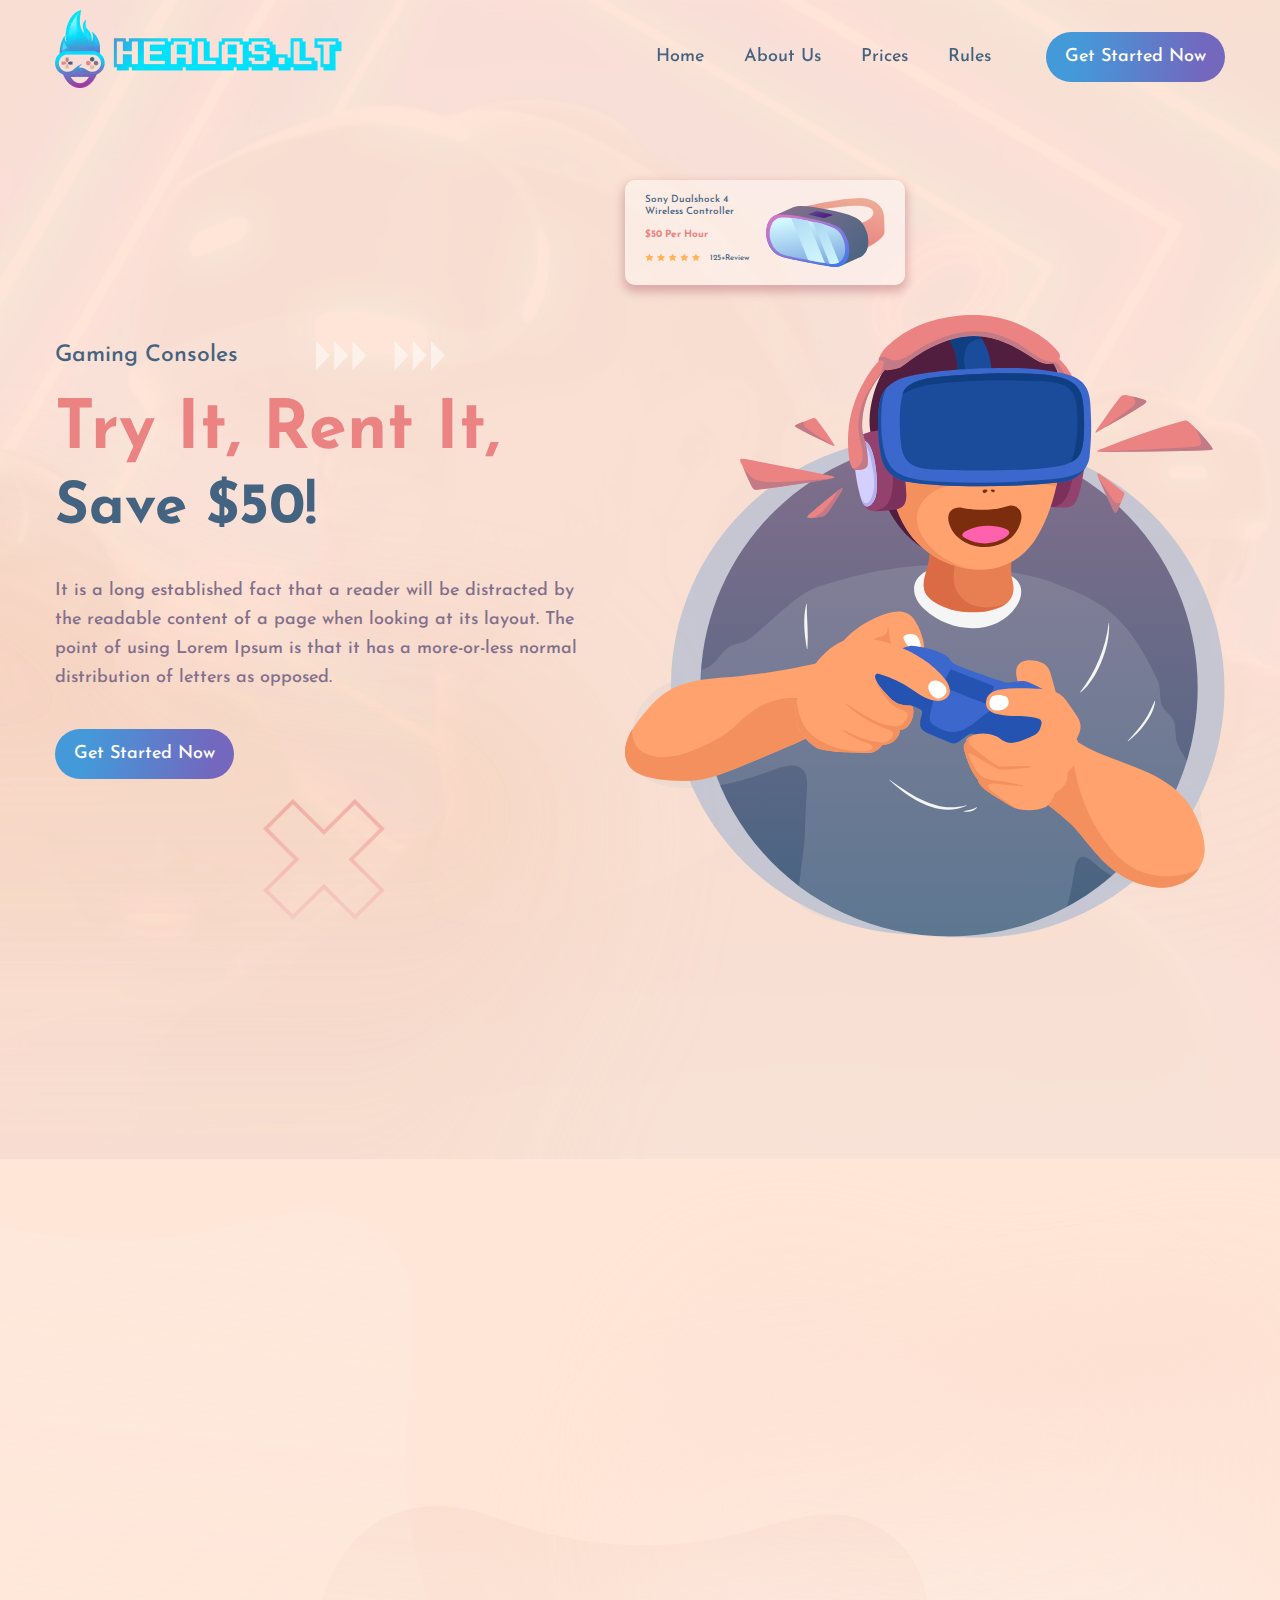
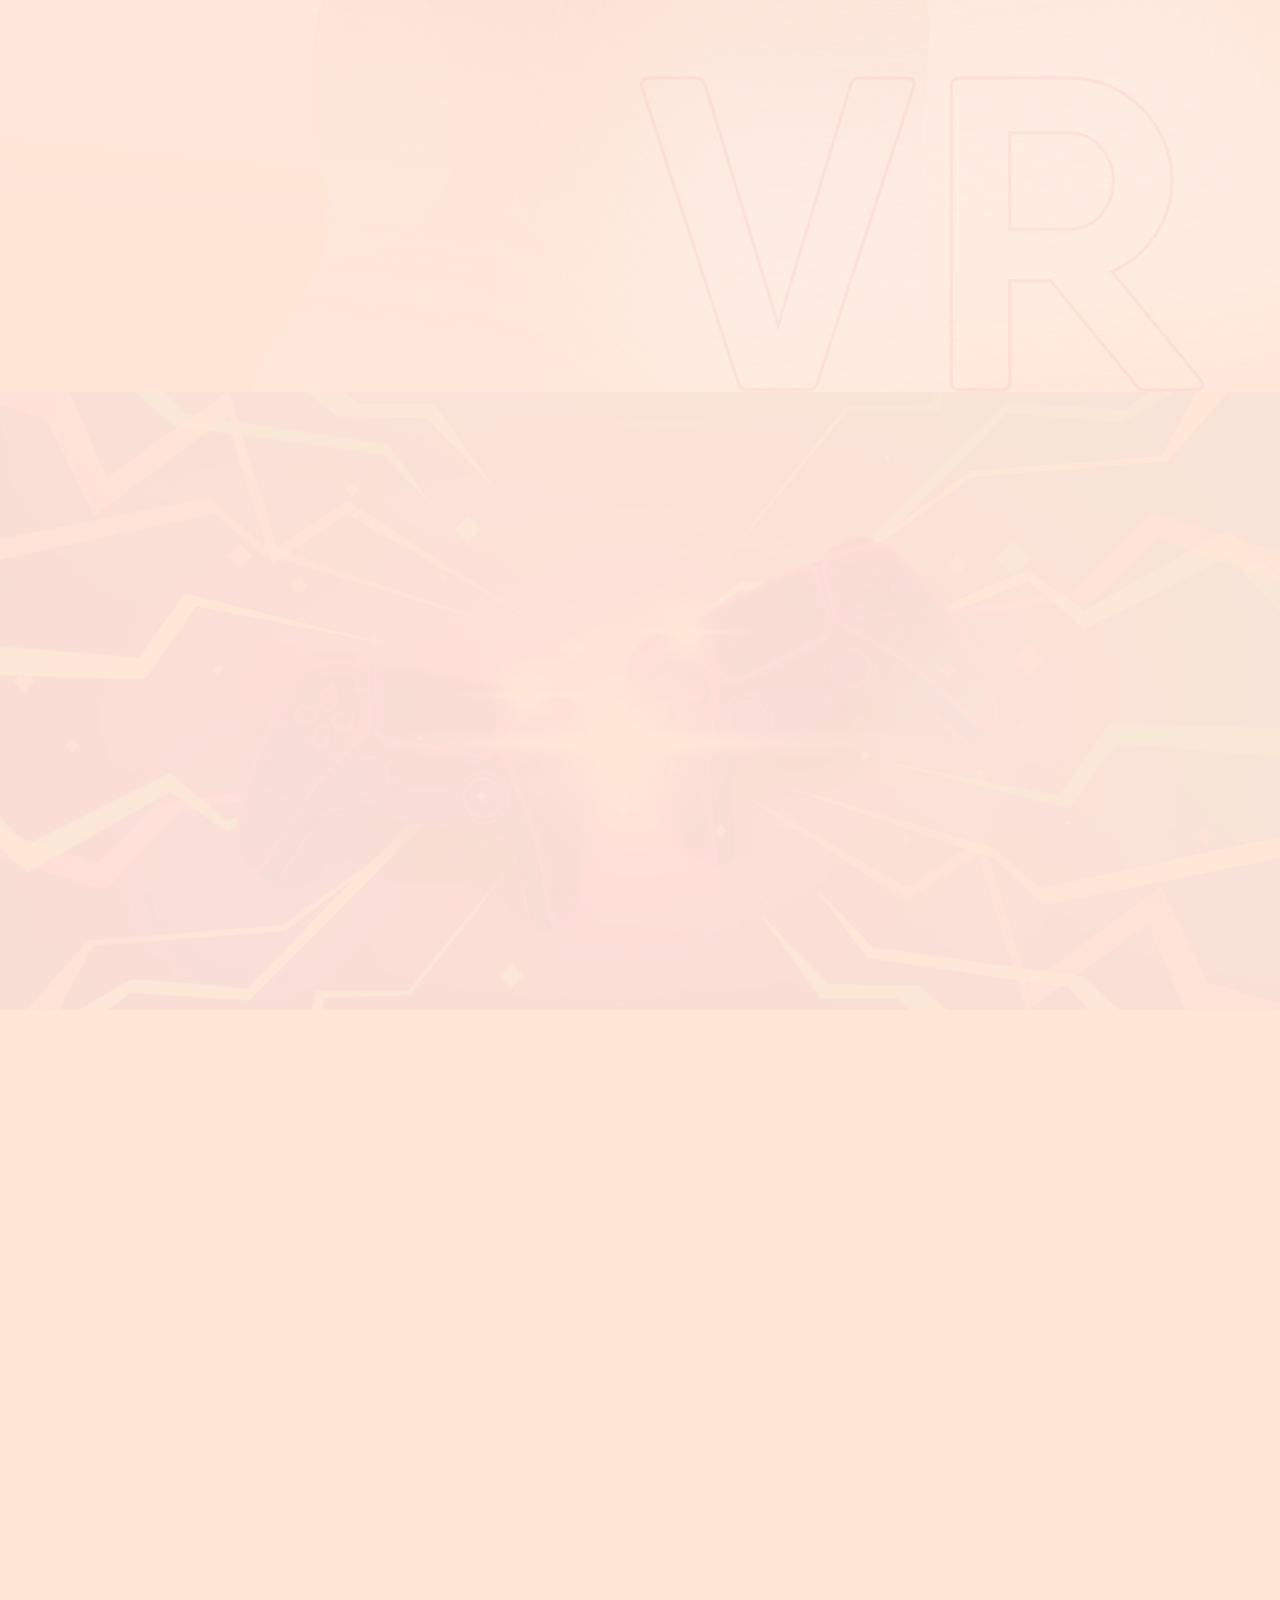
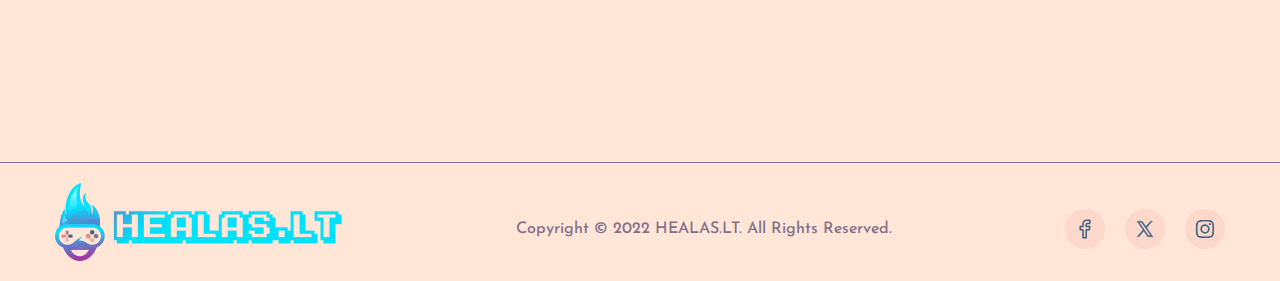
==== index.html @ bf461682 "Add files via upload" ====
<!DOCTYPE html>
<html lang="en">

<head>
	<title>HomePage</title>
	<meta charset="UTF-8">
	<meta name="format-detection" content="telephone=no">
	<!-- <style>body{opacity: 0;}</style> -->
	<link rel="stylesheet" href="css/style.min.css?_v=20250202122358">
	<link rel="icon" type="image.webp" href="img/favicons/favicon-96x96.webp" sizes="96x96" />
	<link rel="icon" type="image/svg+xml" href="img/favicons/favicon.svg" />
	<link rel="shortcut icon" href="img/favicons/favicon.ico" />
	<link rel="apple-touch-icon" sizes="180x180" href="img/favicons/apple-touch-icon.webp" />
	<link rel="manifest" href="img/favicons/site.webmanifest" />
	<!-- <meta name="robots" content="noindex, nofollow"> -->
	<meta name="viewport" content="width=device-width, initial-scale=1.0">
</head>

<body>
	<div class="wrapper">
		<header class="header">
			<div class="header__container">
				<a href="#" class="header__logo logo _anim-items _anim-no-hide">
					<div class="logo__image-item">
						<img src="img/header/logo.webp" alt="The picture of company's logo" class="logo__image">
					</div>
				</a>
				<div class="header__menu menu">
					<nav class="menu__body">
						<ul class="menu__list _anim-items _anim-no-hide">
							<li class="menu__item"><a href="index.html" class="menu__link">Home</a></li>
							<li class="menu__item"><a href="404-page.html" class="menu__link">About Us</a></li>
							<li class="menu__item"><a href="404-page.html" class="menu__link">Prices</a></li>
							<li class="menu__item"><a href="404-page.html" class="menu__link">Rules</a></li>
						</ul>
					</nav>
					<button type="button" class="menu__icon icon-menu"><span></span></button>
				</div>
				<div data-da=".menu__body,767.98,3" class="header__button-get">
					<a href="404-page.html" class="header__btn-get-header btn-get-header _anim-items _anim-no-hide">Get Started
						Now</a>
				</div>
			</div>
		</header>
		<main class="page-try-it">
			<div class="try-it">
				<div class="try-it__image-item">
					<img src="img/main/1-try-it/bg-section-1.svg" alt="The picture of try it section's background" class="try-it__image">
				</div>
				<div class="try-it__container">
					<div class="try-it__titles-items titles-items">
						<div class="titles-items__first-title _anim-items _anim-no-hide">
							<h1>Gaming Consoles</h1>
						</div>
						<div class="titles-items__second-title _anim-items _anim-no-hide">
							<h2>Try It, Rent It, <span>Save $50!</span></h2>
						</div>
						<div class="titles-items__text _anim-items _anim-no-hide">
							<p>It is a long established fact that a reader will be distracted by the readable content of a page
								when looking at its layout. The point of using Lorem Ipsum is that it has a more-or-less normal
								distribution of letters as opposed.</p>
						</div>
						<a href="404-page.html" class="titles-items__btn-get-more btn-get-more btn-get-more_try _anim-items _anim-no-hide">Get
							Started Now</a>
						<div class="titles-items__image-item">
							<img src="img/main/1-try-it/btn-x.svg" alt="The picture of red color button's x" class="titles-items__image _anim-items _anim-no-hide">
						</div>
					</div>
					<div class="try-it__pictures-items pictures-items">
						<div class="pictures-items__vr-items _anim-items _anim-no-hide">
							<div class="pictures-items__content">
								<div class="pictures-items__title">
									<h3>Sony Dualshock 4 Wireless Controller</h3>
								</div>
								<div class="pictures-items__title-item">
									<h4>$50 Per Hour</h4>
								</div>
								<div class="pictures-items__reviews">
									<div class="pictures-items__stars-item">
										<img src="img/main/1-try-it/yellow-stars.svg" alt="The picture of yellow stars" class="pictures-items__stars-image">
									</div>
									<div class="pictures-items__review-title">
										<h5>125+Review</h5>
									</div>
								</div>
							</div>
							<div class="pictures-items__vr-item">
								<img src="img/main/1-try-it/vr.svg" alt="The illustration of vr glasses" class="pictures-items__vr-image">
							</div>
						</div>
						<div class="pictures-items__gamer-image-item _anim-items _anim-no-hide">
							<img src="img/main/1-try-it/gamer.svg" alt="The illustration of boy gamer's reaction" class="pictures-items__gamer-image">
						</div>
						<div class="pictures-items__dualshock-items _anim-items _anim-no-hide">
							<div class="pictures-items__content">
								<div class="pictures-items__title">
									<h3>Sony Dualshock 4 Wireless Controller</h3>
								</div>
								<div class="pictures-items__title-item">
									<h4>$50 Per Hour</h4>
								</div>
								<div class="pictures-items__reviews">
									<div class="pictures-items__stars-item">
										<img src="img/main/1-try-it/yellow-stars.svg" alt="The picture of yellow stars" class="pictures-items__stars-image">
									</div>
									<div class="pictures-items__review-title">
										<h5>125+Review</h5>
									</div>
								</div>
							</div>
							<div class="pictures-items__dualshock-item">
								<img src="img/main/1-try-it/dualshock.svg" alt="The illustration of sony dualshock" class="pictures-items__dualshock-image">
							</div>
						</div>
					</div>
				</div>
			</div>
			<div class="vr-about">
				<div class="vr-about__image-item">
					<img src="img/main/2-about-vr/bg-section-2.svg" alt="The picture of VR-about section's background" class="vr-about__image">
				</div>
				<div class="vr-about__container">
					<div class="vr-about__picture-anim picture-anim _anim-items _anim-no-hide">
						<div class="picture-anim__tv-image-item">
							<img src="img/main/2-about-vr/screen.svg" alt="The illustration of TV set" class="picture-anim__tv-image">
						</div>
						<div class="picture-anim__vr-gamer-item">
							<img src="img/main/2-about-vr/gamer.svg" alt="The illustration of gamer with dualshocks in his hands" class="picture-anim__vr-gamer-image">
						</div>
					</div>
					<div class="vr-about__titles titles titles_vr">
						<div class="titles__first-title titles__first-title_vr _anim-items _anim-no-hide">
							<h2>About <span>VR</span> Glasses</h2>
						</div>
						<div class="titles__second-title titles__second-title_vr _anim-items _anim-no-hide">
							<h3>The New <span>VR</span> Glasses Series</h3>
						</div>
						<div class="titles__text titles__text_vr _anim-items _anim-no-hide">
							<p>It is a long established fact that a reader will be distracted by the readable content of a page
								when looking at its layout. The point of using Lorem Ipsum is that it has a more-or-less normal
								distribution of letters as opposed.</p>
						</div>
						<a href="404-page.html" class="titles__btn-get-more btn-get-more btn-get-more_vr _anim-items _anim-no-hide">Get
							Started Now</a>
					</div>
				</div>
			</div>
			<div class="x-box-about">
				<div class="x-box-about__image-item">
					<img src="img/main/3-about-xbox/bg-section-3.svg" alt="The picture of X-Box about section's background" class="x-box-about__image">
				</div>
				<div class="x-box-about__container">
					<div class="x-box-about__titles titles titles_x-box">
						<div class="titles__first-title titles__first-title_x-box _anim-items _anim-no-hide">
							<h2>About <span>XBOX, PS</span></h2>
						</div>
						<div class="titles__second-title titles__second-title_x-box _anim-items _anim-no-hide">
							<h3>The New Xbox, <span>PS</span> Series</h3>
						</div>
						<div class="titles__text titles__text_x-box _anim-items _anim-no-hide">
							<p>It is a long established fact that a reader will be distracted by the readable content of a page
								when looking at its layout. The point of using Lorem Ipsum is that it has a more-or-less normal
								distribution of letters as opposed.</p>
						</div>
						<a href="404-page.html" class="titles__btn-get-more btn-get-more btn-get-more_x-box _anim-items _anim-no-hide">Get
							Started Now</a>
					</div>
					<div class="x-box-about__picture picture _anim-items _anim-no-hide">
						<div class="picture__image-item">
							<img src="img/main/3-about-xbox/dualshock.svg" alt="The illustratuion of X-Box, PS dualshock" class="picture__image">
						</div>
					</div>
				</div>
			</div>
			<div class="our-price">
				<div class="our-price__container">
					<div class="our-price__titles titles titles_plan">
						<div class="titles__first-title titles__first-title_plan _anim-items _anim-no-hide">
							<h2>Our Pricing</h2>
						</div>
						<div class="titles__second-title titles__second-title_plan _anim-items _anim-no-hide">
							<h3>Choose Your Plan</h3>
						</div>
					</div>
					<div class="our-price__card-items">
						<div class="our-price__card-item _anim-items _anim-no-hide">
							<div class="card-price">
								<div class="card-price__title">
									<h4>Basic</h4>
								</div>
								<div class="card-price__text">
									<p>$<span>50.00</span> / Per Hour</p>
								</div>
								<ul class="card-price__list">
									<li>
										<p>5 users included</p>
									</li>
									<li>
										<p>2 <span>GB</span> of storage</p>
									</li>
									<li>
										<p>Email support</p>
									</li>
									<li>
										<p>Help center access</p>
									</li>
									<li>
										<p>2% cashback included</p>
									</li>
								</ul>
								<a href="404-page.html" class="card-price__btn-plan btn-plan">Select This Plan</a>
							</div>
						</div>
						<div class="our-price__card-item _anim-items _anim-no-hide">
							<div class="card-price">
								<div class="card-price__title">
									<h4>Standard</h4>
								</div>
								<div class="card-price__text">
									<p>$<span>95.00</span> / Per Hour</p>
								</div>
								<ul class="card-price__list">
									<li>
										<p>7 users included</p>
									</li>
									<li>
										<p>5 <span>GB</span> of storage</p>
									</li>
									<li>
										<p>Email support</p>
									</li>
									<li>
										<p>Help center access</p>
									</li>
									<li>
										<p>5% cashback included</p>
									</li>
								</ul>
								<a href="404-page.html" class="card-price__btn-plan btn-plan">Select This Plan</a>
							</div>
						</div>
						<div class="our-price__card-item _anim-items _anim-no-hide">
							<div class="card-price">
								<div class="card-price__title">
									<h4>Premium</h4>
								</div>
								<div class="card-price__text">
									<p>$<span>120.00</span> / Per Hour</p>
								</div>
								<ul class="card-price__list">
									<li>
										<p>10 users included</p>
									</li>
									<li>
										<p>10 <span>GB</span> of storage</p>
									</li>
									<li>
										<p>Email support</p>
									</li>
									<li>
										<p>Help center access</p>
									</li>
									<li>
										<p>7% cashback included</p>
									</li>
								</ul>
								<a href="404-page.html" class="card-price__btn-plan btn-plan">Select This Plan</a>
							</div>
						</div>
					</div>
				</div>
			</div>
		</main>
		<footer class="footer">
			<div class="footer__container">
				<a href="#" class="footer__logo logo">
					<div class="logo__image-item">
						<img src="img/header/logo.webp" alt="The picture of company's logo" class="logo__image">
					</div>
				</a>
				<div class="footer__text">
					<p>Copyright © 2022 HEALAS.LT. All Rights Reserved.</p>
				</div>
				<ul class="footer__list">
					<li class="footer__item">
						<a href="https://www.facebook.com/" class="footer__link">
							<div class="footer__icon-item">
								<svg class="footer__facebook-icon">
									<use xlink:href="img/icons/icons.svg#facebook"></use>
								</svg>
							</div>
						</a>
					</li>
					<li class="footer__item">
						<a href="https://x.com/" class="footer__link">
							<div class="footer__icon-item">
								<svg class="footer__x-com-icon">
									<use xlink:href="img/icons/icons.svg#x-com"></use>
								</svg>
							</div>
						</a>
					</li>
					<li class="footer__item">
						<a href="https://www.instagram.com/" class="footer__link">
							<div class="footer__icon-item">
								<svg class="footer__instagram-icon">
									<use xlink:href="img/icons/icons.svg#instagram"></use>
								</svg>
							</div>
						</a>
					</li>
				</ul>
			</div>
		</footer>
	</div>
	<script src="js/app.min.js?_v=20250202122358"></script>
</body>

</html>
---- css/style.min.css ----
@import url(https://fonts.googleapis.com/css?family=Josefin+Sans:regular,500,600,700&display=swap);/*! tailwindcss v4.0.0 | MIT License | https://tailwindcss.com */*{padding:0;margin:0;border:0}*,*::after,*::before{box-sizing:border-box}*::after,*::before{display:inline-block}body,html{height:100%;min-width:320px}body{color:#826f8c;line-height:1;font-family:"Josefin Sans";font-size:1.125rem;-ms-text-size-adjust:100%;-moz-text-size-adjust:100%;-webkit-text-size-adjust:100%;-webkit-font-smoothing:antialiased;-moz-osx-font-smoothing:grayscale}button,input,textarea{font-family:"Josefin Sans";font-size:inherit;line-height:inherit;color:inherit;background-color:rgba(0,0,0,0)}input,textarea{width:100%}label{display:inline-block}button,option,select{cursor:pointer}a{display:inline-block;color:inherit;text-decoration:none}ul li{list-style:none}img{vertical-align:top}h1,h2,h3,h4,h5,h6{font-weight:inherit;font-size:inherit}body{background-color:#ffe6d7}.lock body{overflow:hidden;touch-action:none;-ms-scroll-chaining:none;overscroll-behavior:none}.wrapper{min-height:100%;display:flex;flex-direction:column;overflow:hidden}@supports (overflow:clip){.wrapper{overflow:clip}}.wrapper>main{flex:1 1 auto}.wrapper>*{min-width:0}[class*=__container]{max-width:75rem;margin:0 auto;padding:0 .9375rem}[class*="--gc"]{display:grid;min-width:0;grid-template-columns:.9375rem 1fr minmax(auto,73.125rem) 1fr .9375rem}[class*="--gc"]>*{min-width:0;grid-column:3/4}.icon-menu{display:none}.ibg{width:100%;height:100%;-o-object-fit:cover;object-fit:cover}.ibg--top{-o-object-position:top;object-position:top}.ibg--bottom{-o-object-position:bottom;object-position:bottom}.ibg--left{-o-object-position:left;object-position:left}.ibg--right{-o-object-position:right;object-position:right}.ibg--contain{-o-object-fit:contain;object-fit:contain}.header{overflow:hidden;position:fixed;width:100%;left:0;top:0;z-index:50;padding:.625rem 0}.header::before{content:"";position:absolute;width:100%;height:100%;left:0;top:0;opacity:0;transition:opacity .3s ease;background-color:rgba(240,211,193,.815)}.header__container{display:grid;grid-template-columns:auto 1fr auto;align-items:center}.header__button-get{padding-top:.9375rem}.header__logo{-webkit-transform:translate(0,170%);transform:translate(0,170%);transition:.3s ease 0s}.body--header_scroll_state .header::before{opacity:1}.logo{position:relative;z-index:2}.logo__image-item{width:100%}.logo__image{width:100%;-o-object-fit:contain;object-fit:contain}.menu{display:grid;align-items:center;margin-left:auto;padding-top:.9375rem}.menu__list{display:flex;-webkit-column-gap:.625rem;-moz-column-gap:.625rem;column-gap:.625rem;-webkit-transform:translate(0,300%);transform:translate(0,300%);transition:.3s ease 0s}.menu__link{font-weight:500;color:#446381;text-transform:capitalize;position:relative;transition:color .3s ease 0s}.menu__link:hover{color:#3590e6}.menu__link::after{content:"";width:0%;height:.125rem;display:inline-block;background-color:#446381;position:absolute;left:0;bottom:-.1875rem;transition:all .3s ease-in-out 0s}.menu__link:hover::after{width:100%;background-color:#3590e6}.btn-get-header{font-weight:500;color:#fff;text-align:center;text-transform:capitalize;border-radius:1.5625rem;background:linear-gradient(95deg,#4499d9 17.46%,#7367be 87.77%);transition:background .7s ease 0s;align-self:center;position:relative;z-index:2;-webkit-transform:translate(0,250%);transform:translate(0,250%);transition:.3s ease 0s}.btn-get-header:hover{background:linear-gradient(95deg,#4499d9 17.46%,#3590e6 87.77%)}.header__logo._active-anim{-webkit-transform:translate(0,0);transform:translate(0,0);transition:2s ease .4s}.menu__list._active-anim{-webkit-transform:translate(0,0);transform:translate(0,0);transition:2s ease .6s}.btn-get-header._active-anim{-webkit-transform:translate(0,0);transform:translate(0,0);transition:2s ease .8s}.footer{padding:1.25rem 0;border-top:.09375rem solid #816f8c}.footer__container{display:flex;align-items:center;-webkit-column-gap:.625rem;-moz-column-gap:.625rem;column-gap:.625rem;flex-wrap:wrap}.footer__text{margin-left:auto;padding-top:.9375rem}.footer__text p{font-weight:500;color:#826f8c;line-height:1.75}.footer__list{display:flex;align-items:center;margin-left:auto;padding-top:.9375rem}.footer__icon-item{display:flex;align-items:center;justify-content:center;background-color:#fcd8cb;border-radius:50%;transition:background-color .3s ease 0s}.footer__icon-item:hover{background-color:#fff}.footer__facebook-icon,.footer__instagram-icon,.footer__x-com-icon{color:#446381;transition:color .3s ease 0s}.footer__facebook-icon:hover,.footer__instagram-icon:hover,.footer__x-com-icon:hover{color:#4499d9}.try-it{position:relative;overflow:hidden}.try-it__image-item{position:absolute;top:0;left:0;right:0;bottom:0}.try-it__image{position:absolute;left:0;top:0;width:100%;height:100%;-o-object-fit:cover;object-fit:cover}.try-it__container{display:flex;align-items:center}.titles-items{display:flex;flex-direction:column;max-width:46%}.titles-items__first-title{-webkit-transform:translate(-150%,0);transform:translate(-150%,0);transition:.3s ease 0s}.titles-items__first-title h1{position:relative;font-weight:500;color:#446381}.titles-items__first-title h1::after{content:"";display:inline-block;position:absolute;top:-.1875rem;background:url(../img/main/1-try-it/arrows-left.svg) 0 0/100% no-repeat}.titles-items__second-title{-webkit-transform:translate(-150%,0);transform:translate(-150%,0);transition:.3s ease 0s}.titles-items__second-title h2{font-weight:700;color:#eb8382}.titles-items__second-title h2 span{color:#446381}.titles-items__text{-webkit-transform:translate(-180%,0);transform:translate(-180%,0);transition:.3s ease 0s}.titles-items__text p{font-weight:500}.titles-items__image-item{align-self:center;width:22.53%;-webkit-animation:button-anim 10s linear 0s infinite normal;animation:button-anim 10s linear 0s infinite normal}@-webkit-keyframes button-anim{0%{-webkit-transform:rotate(0);transform:rotate(0)}100%{-webkit-transform:rotate(360deg);transform:rotate(360deg)}}@keyframes button-anim{0%{-webkit-transform:rotate(0);transform:rotate(0)}100%{-webkit-transform:rotate(360deg);transform:rotate(360deg)}}.titles-items__image{-webkit-transform:scale(0);transform:scale(0);transition:.3s ease 0s;width:100%;-o-object-fit:contain;object-fit:contain}.btn-get-more{font-weight:500;color:#fff;text-align:center;text-transform:capitalize;border-radius:1.5625rem;background:linear-gradient(95deg,#4499d9 17.46%,#7367be 87.77%);transition:background .7s ease 0s;position:relative;z-index:2}.btn-get-more:hover{background:linear-gradient(95deg,#4499d9 17.46%,#3590e6 87.77%)}.btn-get-more_try{-webkit-transform:translate(-250%,0);transform:translate(-250%,0);transition:.3s ease 0s;align-self:flex-start}.pictures-items{display:flex;flex-direction:column;width:100%}.pictures-items__vr-items{align-self:flex-start;-webkit-transform:translate(280%,0);transform:translate(280%,0);transition:.3s ease 0s}.pictures-items__dualshock-items{-webkit-transform:translate(170%,0);transform:translate(170%,0);transition:.3s ease 0s}.pictures-items__dualshock-items,.pictures-items__vr-items{display:flex;-webkit-column-gap:.625rem;-moz-column-gap:.625rem;column-gap:.625rem;background-color:rgba(255,255,255,.4);border-radius:.625rem;align-items:center;max-width:17.5rem;box-shadow:0 5px 10px 2px rgba(176,97,111,.42)}.pictures-items__dualshock-items{align-self:flex-end}.pictures-items__content{display:flex;flex-direction:column;row-gap:.3125rem}.pictures-items__title h3{font-weight:500;line-height:1.2;color:#446381;text-transform:capitalize}.pictures-items__title-item h4{font-weight:700;line-height:1;color:#eb8382;text-transform:capitalize}.pictures-items__reviews{display:flex;align-items:center}.pictures-items__stars-item{width:50%}.pictures-items__stars-image{width:100%;-o-object-fit:contain;object-fit:contain}.pictures-items__review-title h5{font-weight:500;color:#446381;line-height:1.5}.pictures-items__dualshock-item,.pictures-items__vr-item{width:80%}.pictures-items__dualshock-image,.pictures-items__vr-image{width:100%;-o-object-fit:contain;object-fit:contain}.pictures-items__gamer-image-item{-webkit-transform:scale(0);transform:scale(0);transition:.3s ease 0s;width:100%;position:relative}.pictures-items__gamer-image-item::after{content:"";display:inline-block;background:url(../img/main/1-try-it/feel-amazing.svg) 0 0/100% no-repeat;position:absolute;left:7.1875rem;top:5rem;-webkit-animation:amazing-anim 3.5s linear 0s infinite alternate;animation:amazing-anim 3.5s linear 0s infinite alternate}@-webkit-keyframes amazing-anim{0%{-webkit-transform:translate(0,-5px);transform:translate(0,-5px)}100%{-webkit-transform:translate(0,30px);transform:translate(0,30px)}}@keyframes amazing-anim{0%{-webkit-transform:translate(0,-5px);transform:translate(0,-5px)}100%{-webkit-transform:translate(0,30px);transform:translate(0,30px)}}.pictures-items__gamer-image{width:100%;-o-object-fit:contain;object-fit:contain}.titles-items__first-title._active-anim{-webkit-transform:translate(0,0);transform:translate(0,0);transition:2.5s ease .2s}.titles-items__second-title._active-anim{-webkit-transform:translate(0,0);transform:translate(0,0);transition:2.5s ease .6s}.titles-items__text._active-anim{-webkit-transform:translate(0,0);transform:translate(0,0);transition:2.5s ease .8s}.titles-items__image._active-anim{-webkit-transform:scale(1);transform:scale(1);transition:2.5s ease 1s}.btn-get-more_try._active-anim{-webkit-transform:translate(0,0);transform:translate(0,0);transition:2.5s ease 1.2s}.pictures-items__vr-items._active-anim{-webkit-transform:translate(0,0);transform:translate(0,0);transition:2.5s ease .2s}.pictures-items__gamer-image-item._active-anim{-webkit-transform:scale(1);transform:scale(1);transition:2.5s ease .2s}.pictures-items__dualshock-items._active-anim{-webkit-transform:translate(0,0);transform:translate(0,0);transition:2.5s ease .6s}.vr-about{position:relative;overflow:hidden}.vr-about__image-item{position:absolute;top:0;left:0;right:0;bottom:0}.vr-about__image{position:absolute;width:100%;height:100%;top:0;left:0;-o-object-fit:cover;object-fit:cover}.vr-about__container{display:flex;-webkit-column-gap:.625rem;-moz-column-gap:.625rem;column-gap:.625rem;align-items:center}.picture-anim{position:relative;z-index:2;-webkit-transform:scale(0);transform:scale(0);transition:.3s ease 0s}.picture-anim__tv-image-item{width:90%;position:absolute;z-index:2;-webkit-animation:screen-anim 3.5s linear 0s infinite alternate;animation:screen-anim 3.5s linear 0s infinite alternate}@-webkit-keyframes screen-anim{0%{-webkit-transform:translate(0,-10px);transform:translate(0,-10px)}100%{-webkit-transform:translate(0,10px);transform:translate(0,10px)}}@keyframes screen-anim{0%{-webkit-transform:translate(0,-10px);transform:translate(0,-10px)}100%{-webkit-transform:translate(0,10px);transform:translate(0,10px)}}.picture-anim__tv-image{width:100%;-o-object-fit:contain;object-fit:contain}.picture-anim__vr-gamer-item{width:100%;position:relative}.picture-anim__vr-gamer-item::before{content:"";display:inline-block;position:absolute;z-index:2;background:url(../img/main/2-about-vr/pink-spot.svg) 0 0/100% no-repeat}.picture-anim__vr-gamer-image{width:100%;-o-object-fit:contain;object-fit:contain}.titles{position:relative;z-index:2}.titles_vr{width:57%;margin-left:auto}.titles__first-title h2{font-weight:500;color:#446381}.titles__first-title_vr{-webkit-transform:translate(150%,0);transform:translate(150%,0);transition:.3s ease 0s}.titles__first-title_vr h2 span{text-transform:uppercase}.titles__second-title h3{font-weight:700;color:#eb8382}.titles__second-title_vr{-webkit-transform:translate(150%,0);transform:translate(150%,0);transition:.3s ease 0s}.titles__second-title_vr h3 span{text-transform:uppercase}.titles__text{width:81%}.titles__text_vr{-webkit-transform:translate(170%,0);transform:translate(170%,0);transition:.3s ease 0s}.titles__text p{font-weight:500}.btn-get-more_vr{-webkit-transform:translate(480%,0);transform:translate(480%,0);transition:.3s ease 0s;position:relative}.btn-get-more_vr::after{content:"";display:inline-block;position:absolute;right:0;top:0;background:url(../img/main/2-about-vr/arrow-right.svg) 0 0/100% no-repeat}.picture-anim._active-anim{-webkit-transform:scale(1);transform:scale(1);transition:2.5s ease .4s}.titles__first-title_vr._active-anim{-webkit-transform:translate(0,0);transform:translate(0,0);transition:2.5s ease .2s}.titles__second-title_vr._active-anim{-webkit-transform:translate(0,0);transform:translate(0,0);transition:2.5s ease .4s}.titles__text_vr._active-anim{-webkit-transform:translate(0,0);transform:translate(0,0);transition:2.5s ease .6s}.btn-get-more_vr._active-anim{-webkit-transform:translate(0,0);transform:translate(0,0);transition:2.5s ease .8s}.x-box-about{position:relative;overflow:hidden}.x-box-about__image-item{position:absolute;top:0;left:0;right:0;bottom:0}.x-box-about__image{position:absolute;width:100%;height:100%;top:0;left:0;-o-object-fit:cover;object-fit:cover}.x-box-about__container{display:flex;align-items:center}.titles_x-box{width:59%}.titles__first-title_x-box{-webkit-transform:translate(-120%,0);transform:translate(-120%,0);transition:.3 step-start 0s}.titles__second-title_x-box{-webkit-transform:translate(-150%,0);transform:translate(-150%,0);transition:.3s ease 0s}.titles__text_x-box{-webkit-transform:translate(-200%,0);transform:translate(-200%,0);transition:.3s ease 0s}.btn-get-more_x-box{position:relative;-webkit-transform:translate(-370%,0);transform:translate(-370%,0);transition:.3s ease 0s}.btn-get-more_x-box::after{content:"";display:inline-block;position:absolute;right:0;top:0;background:url(../img/main/2-about-vr/arrow-right.svg) 0 0/100% no-repeat}.picture{-webkit-transform:scale(0);transform:scale(0);transition:.3s ease 0s}.picture__image-item{width:100%;position:relative}.picture__image-item::before{content:"";display:inline-block;position:absolute;z-index:2;background:url(../img/main/3-about-xbox/small-wheel.svg) 0 0/100% no-repeat;animation:small-wheel-anim 10s linear 0s infinite reverse;left:43%;top:23%;-webkit-transform:translate(-43%,0);transform:translate(-43%,0)}@-webkit-keyframes small-wheel-anim{0%{-webkit-transform:rotate(0);transform:rotate(0)}100%{-webkit-transform:rotate(360deg);transform:rotate(360deg)}}@keyframes small-wheel-anim{0%{-webkit-transform:rotate(0);transform:rotate(0)}100%{-webkit-transform:rotate(360deg);transform:rotate(360deg)}}.picture__image-item::after{content:"";display:inline-block;position:absolute;right:18%;top:10%;-webkit-transform:translate(-18%,0);transform:translate(-18%,0);background:url(../img/main/3-about-xbox/big-wheel.svg) 0 0/100% no-repeat;animation:big-wheel-anim 10s linear .5s infinite reverse}@-webkit-keyframes big-wheel-anim{0%{-webkit-transform:rotate(0);transform:rotate(0)}100%{-webkit-transform:rotate(360deg);transform:rotate(360deg)}}@keyframes big-wheel-anim{0%{-webkit-transform:rotate(0);transform:rotate(0)}100%{-webkit-transform:rotate(360deg);transform:rotate(360deg)}}.picture__image{width:100%;-o-object-fit:contain;object-fit:contain}.titles__first-title_x-box._active-anim{-webkit-transform:translate(0,0);transform:translate(0,0);transition:2.5s ease .2s}.titles__second-title_x-box._active-anim{-webkit-transform:translate(0,0);transform:translate(0,0);transition:2.5s ease .4s}.titles__text_x-box._active-anim{-webkit-transform:translate(0,0);transform:translate(0,0);transition:2.5s ease .6s}.btn-get-more_x-box._active-anim{-webkit-transform:translate(0,0);transform:translate(0,0);transition:2.5s ease .8s}.picture._active-anim{-webkit-transform:scale(1);transform:scale(1);transition:2.5s ease .4s}.our-price__card-items{display:flex;margin:0 -.625rem;flex-wrap:wrap;row-gap:1.25rem}.our-price__card-item{flex:0 0 33.333%;padding:0 .625rem;-webkit-transform:translate(-380%,0);transform:translate(-380%,0);transition:.3s ease 0s}.titles_plan{display:flex;flex-direction:column;justify-content:center;align-items:center}.titles__first-title_plan{-webkit-transform:translate(-700%,0);transform:translate(-700%,0);transition:.3s ease 0s;text-align:center}.titles__second-title_plan{-webkit-transform:translate(190%,0);transform:translate(190%,0);transition:.3s ease 0s;text-align:center}.card-price{display:flex;flex-direction:column;background-color:#fbdacf;border-radius:1.25rem;box-shadow:0 20px 50px 0 rgba(132,148,205,.08);cursor:pointer;height:100%;transition:all .3s ease 0s}.card-price:hover{box-shadow:0 5px 10px 2px rgba(109,89,122,.4)}.card-price__title h4{font-weight:700;line-height:1;color:#446381;text-transform:capitalize}.card-price__text p{color:#eb8382;font-weight:700;text-transform:capitalize}.card-price__text p span{line-height:1;text-transform:capitalize}.card-price__list{display:flex;flex-direction:column;row-gap:.625rem;flex-grow:1}.card-price__list li p{font-weight:500;color:#826f8c;position:relative;padding-left:1.875rem}.card-price__list li p::after{content:"";display:inline-block;background:url(../img/main/4-our-plan/check-list.svg) 0 0/100% no-repeat;position:absolute;top:0;left:0}.card-price .btn-plan{font-weight:500;color:#fff;text-align:center;text-transform:capitalize;border-radius:1.5625rem;background:linear-gradient(95deg,#4499d9 17.46%,#7367be 87.77%);transition:background .7s ease 0s;z-index:2}.card-price .btn-plan:hover{background:linear-gradient(95deg,#4499d9 17.46%,#3590e6 87.77%)}.card-price._card-background{background-color:#09143c}.card-price__title._title-color h4{color:#fff}.titles__first-title_plan._active-anim{-webkit-transform:translate(0,0);transform:translate(0,0);transition:2.5s ease .2s}.titles__second-title_plan._active-anim{-webkit-transform:translate(0,0);transform:translate(0,0);transition:2.5s ease .4s}.our-price__card-item._active-anim:nth-child(1){-webkit-transform:translate(0,0);transform:translate(0,0);transition:2.5s ease .6s}.our-price__card-item._active-anim:nth-child(2){-webkit-transform:translate(0,0);transform:translate(0,0);transition:2.5s ease .8s}.our-price__card-item._active-anim:nth-child(3){-webkit-transform:translate(0,0);transform:translate(0,0);transition:2.5s ease .1s}.notfound-page{position:relative}.notfound-page__image-item{position:absolute;top:0;left:0;right:0;bottom:0}.notfound-page__image{position:absolute;top:0;left:0;width:100%;height:100%;-o-object-fit:cover;object-fit:cover}.notfound-page__container{display:flex;flex-direction:column;align-items:center;max-width:62.5rem;position:relative;z-index:2}.notfound-page__title-item{text-align:center}.notfound-page__title-item h4{font-weight:700;color:#355070;text-transform:uppercase;line-height:1}.notfound-page__text{text-align:center}.notfound-page__text p{font-weight:500;color:#355070}.notfound-page__btn-home{display:flex;justify-content:center;color:#355070;font-weight:500;text-transform:uppercase;background-color:#fff;transition:color .3s ease 0s,background-color .3s ease 0s,box-shadow .3s ease 0s;box-shadow:5px 5px 12px 1px rgba(222,73,191,.68)}.notfound-page__btn-home:hover{color:#fff;background-color:#de49bf;box-shadow:5px 5px 12px 1px rgba(53,80,112,.68)}.titles-anim{display:flex;-webkit-column-gap:.625rem;-moz-column-gap:.625rem;column-gap:.625rem}.titles-anim__title h1,.titles-anim__title h2,.titles-anim__title h3{font-weight:700;color:#355070;line-height:1;text-shadow:.0625rem .5rem .5rem #de49bf}.titles-anim__title h1{-webkit-animation:title-one 20s linear 0s 1.5;animation:title-one 20s linear 0s 1.5}@-webkit-keyframes title-one{0%{-webkit-transform:rotate(0);transform:rotate(0)}25%{-webkit-transform:rotateY(360deg);transform:rotateY(360deg)}50%{-webkit-transform:rotate(0);transform:rotate(0)}75%{-webkit-transform:rotateY(360deg);transform:rotateY(360deg)}100%{-webkit-transform:rotate(0);transform:rotate(0)}}@keyframes title-one{0%{-webkit-transform:rotate(0);transform:rotate(0)}25%{-webkit-transform:rotateY(360deg);transform:rotateY(360deg)}50%{-webkit-transform:rotate(0);transform:rotate(0)}75%{-webkit-transform:rotateY(360deg);transform:rotateY(360deg)}100%{-webkit-transform:rotate(0);transform:rotate(0)}}.titles-anim__title h2{-webkit-animation:title-two 20s linear .5s 1.5;animation:title-two 20s linear .5s 1.5}@-webkit-keyframes title-two{0%{-webkit-transform:rotate(0);transform:rotate(0)}25%{-webkit-transform:rotateY(360deg);transform:rotateY(360deg)}50%{-webkit-transform:rotate(0);transform:rotate(0)}75%{-webkit-transform:rotateY(360deg);transform:rotateY(360deg)}100%{-webkit-transform:rotate(0);transform:rotate(0)}}@keyframes title-two{0%{-webkit-transform:rotate(0);transform:rotate(0)}25%{-webkit-transform:rotateY(360deg);transform:rotateY(360deg)}50%{-webkit-transform:rotate(0);transform:rotate(0)}75%{-webkit-transform:rotateY(360deg);transform:rotateY(360deg)}100%{-webkit-transform:rotate(0);transform:rotate(0)}}.titles-anim__title h3{-webkit-animation:title-three 20s linear .8s 1.5;animation:title-three 20s linear .8s 1.5}@-webkit-keyframes title-three{0%{-webkit-transform:rotate(0);transform:rotate(0)}25%{-webkit-transform:rotateY(360deg);transform:rotateY(360deg)}50%{-webkit-transform:rotate(0);transform:rotate(0)}75%{-webkit-transform:rotateY(360deg);transform:rotateY(360deg)}100%{-webkit-transform:rotate(0);transform:rotate(0)}}@keyframes title-three{0%{-webkit-transform:rotate(0);transform:rotate(0)}25%{-webkit-transform:rotateY(360deg);transform:rotateY(360deg)}50%{-webkit-transform:rotate(0);transform:rotate(0)}75%{-webkit-transform:rotateY(360deg);transform:rotateY(360deg)}100%{-webkit-transform:rotate(0);transform:rotate(0)}}@media (min-width:75em){.header__container{-webkit-column-gap:3.4375rem;-moz-column-gap:3.4375rem;column-gap:3.4375rem}.menu__item:not(:first-child){margin-left:1.875rem}.menu__link{line-height:1.5rem}.btn-get-header{padding-top:.8125rem}.btn-get-header{padding-bottom:.8125rem}.btn-get-header{padding-right:1.1875rem}.btn-get-header{padding-left:1.1875rem}.btn-get-header{line-height:1.5rem}.footer__container{row-gap:.625rem}.footer__text p{font-size:1rem}.footer__list{-webkit-column-gap:1.25rem;-moz-column-gap:1.25rem;column-gap:1.25rem}.footer__icon-item{width:2.5rem}.footer__icon-item{height:2.5rem}.footer__facebook-icon,.footer__instagram-icon,.footer__x-com-icon{width:1.25rem}.footer__facebook-icon,.footer__instagram-icon,.footer__x-com-icon{height:1.25rem}.try-it{padding-top:11.25rem}.try-it{padding-bottom:4.6875rem}.try-it__container{-webkit-column-gap:2rem;-moz-column-gap:2rem;column-gap:2rem}.titles-items__first-title:not(:last-child){margin-bottom:1.625rem}.titles-items__first-title h1{font-size:1.4375rem}.titles-items__first-title h1{line-height:1.5rem}.titles-items__first-title h1::after{width:8.0625rem}.titles-items__first-title h1::after{height:1.8125rem}.titles-items__first-title h1::after{right:9.25rem}.titles-items__second-title:not(:last-child){margin-bottom:1.9375rem}.titles-items__second-title h2{font-size:4.25rem}.titles-items__second-title h2{line-height:4.6875rem}.titles-items__second-title h2 span{font-size:3.625rem}.titles-items__second-title h2 span{line-height:4.6875rem}.titles-items__text:not(:last-child){margin-bottom:2.25rem}.titles-items__text p{font-size:1.125rem}.titles-items__text p{line-height:1.8125rem}.btn-get-more{font-size:1.125rem}.btn-get-more{padding-top:.8125rem}.btn-get-more{padding-bottom:.8125rem}.btn-get-more{padding-right:1.1875rem}.btn-get-more{padding-left:1.1875rem}.btn-get-more{line-height:1.5rem}.btn-get-more:not(:last-child){margin-bottom:1.25rem}.pictures-items{row-gap:1.875rem}.pictures-items__dualshock-items,.pictures-items__vr-items{padding-top:.875rem}.pictures-items__dualshock-items,.pictures-items__vr-items{padding-bottom:.875rem}.pictures-items__dualshock-items,.pictures-items__vr-items{padding-left:1.25rem}.pictures-items__dualshock-items,.pictures-items__vr-items{padding-right:1.25rem}.pictures-items__title h3{font-size:.625rem}.pictures-items__title-item{padding-top:.4375rem}.pictures-items__title-item h4{font-size:.625rem}.pictures-items__reviews{-webkit-column-gap:.625rem;-moz-column-gap:.625rem;column-gap:.625rem}.pictures-items__stars-item{padding-top:.5rem}.pictures-items__review-title h5{font-size:.5rem}.pictures-items__gamer-image-item::after{width:29.5625rem}.pictures-items__gamer-image-item::after{height:7.6875rem}.pictures-items__gamer-image-item::after{left:7.1875rem}.pictures-items__gamer-image-item::after{top:5rem}.vr-about{padding-top:18.75rem}.vr-about{padding-bottom:6.25rem}.picture-anim__tv-image-item{left:8.125rem}.picture-anim__tv-image-item{top:-14.375rem}.picture-anim__vr-gamer-item::before{width:34.75rem}.picture-anim__vr-gamer-item::before{height:34.75rem}.picture-anim__vr-gamer-item::before{left:-6.25rem}.picture-anim__vr-gamer-item::before{top:-10.625rem}.titles__first-title:not(:last-child){margin-bottom:1.625rem}.titles__first-title h2{font-size:1.4375rem}.titles__first-title h2{line-height:1.5rem}.titles__second-title:not(:last-child){margin-bottom:1.9375rem}.titles__second-title h3{font-size:4.25rem}.titles__second-title h3{line-height:4.6875rem}.titles__text:not(:last-child){margin-bottom:2.25rem}.titles__text p{font-size:1.125rem}.titles__text p{line-height:1.8125rem}.btn-get-more_vr::after{width:2.0625rem}.btn-get-more_vr::after{height:1.125rem}.btn-get-more_vr::after{right:-8.75rem}.btn-get-more_vr::after{top:-1.25rem}.x-box-about{padding-top:3.125rem}.x-box-about{padding-bottom:3.125rem}.x-box-about__container{-webkit-column-gap:1.875rem;-moz-column-gap:1.875rem;column-gap:1.875rem}.btn-get-more_x-box::after{width:2.0625rem}.btn-get-more_x-box::after{height:1.125rem}.btn-get-more_x-box::after{right:-18.75rem}.btn-get-more_x-box::after{top:-1.25rem}.picture__image-item::before{width:5.1875rem}.picture__image-item::before{height:5.1875rem}.picture__image-item::before{min-height:5.1875rem}.picture__image-item::after{width:7.5rem}.picture__image-item::after{height:7.5rem}.picture__image-item::after{min-height:7.5rem}.our-price{padding-top:3.125rem}.our-price{padding-bottom:4.375rem}.titles_plan:not(:last-child){margin-bottom:3.125rem}.card-price{padding-top:2.25rem}.card-price{padding-bottom:2.9375rem}.card-price{padding-right:2.9375rem}.card-price{padding-left:2.9375rem}.card-price__title:not(:last-child){margin-bottom:2rem}.card-price__title h4{font-size:2rem}.card-price__text:not(:last-child){margin-bottom:1.75rem}.card-price__text p{font-size:1.125rem}.card-price__text p span{font-size:1.6875rem}.card-price__list:not(:last-child){margin-bottom:2.5rem}.card-price__list li p{font-size:1.125rem}.card-price__list li p{line-height:1.5625rem}.card-price__list li p::after{width:1.125rem}.card-price__list li p::after{height:1.125rem}.card-price__list li p::after{top:.1875rem}.card-price .btn-plan{font-size:1.125rem}.card-price .btn-plan{padding-top:.8125rem}.card-price .btn-plan{padding-bottom:.8125rem}.card-price .btn-plan{padding-right:3.125rem}.card-price .btn-plan{padding-left:3.125rem}.card-price .btn-plan{line-height:1.5rem}.notfound-page{padding-top:3.125rem}.notfound-page{padding-bottom:3.125rem}.notfound-page__container{padding-top:12.5rem}.notfound-page__container{padding-bottom:12.5rem}.notfound-page__title-item:not(:last-child){margin-bottom:1.875rem}.notfound-page__title-item h4{font-size:3.125rem}.notfound-page__text:not(:last-child){margin-bottom:1.875rem}.notfound-page__text p{line-height:2.25rem}.notfound-page__text p{font-size:1.875rem}.notfound-page__btn-home{font-size:1.875rem}.notfound-page__btn-home{padding-top:1rem}.notfound-page__btn-home{padding-bottom:1rem}.notfound-page__btn-home{padding-right:1.5625rem}.notfound-page__btn-home{padding-left:1.5625rem}.titles-anim__title h1,.titles-anim__title h2,.titles-anim__title h3{font-size:18.75rem}}@media (max-width:1055.98px){.titles_vr{width:50%}.titles__text{width:100%}}@media (max-width:890.98px)and (max-width:20em){.vr-about{padding-top:1.875rem}.vr-about__container{row-gap:11.875rem}.picture-anim__vr-gamer-item::before{width:25rem}.picture-anim__vr-gamer-item::before{height:25rem}.picture-anim__vr-gamer-item::before{left:-1.875rem}.picture-anim__vr-gamer-item::before{top:-1.875rem}}@media (max-width:890.98px){.vr-about__container{flex-direction:column-reverse}.titles_vr{margin-left:0;width:100%}}@media (max-width:873.98px){.x-box-about__container{flex-direction:column}.titles_x-box{width:100%}.picture__image-item::before{top:27%}.picture__image-item::after{right:26%;top:15%;-webkit-transform:translate(-26%,0);transform:translate(-26%,0)}}@media (max-width:873.98px)and (max-width:20em){.x-box-about__container{row-gap:.9375rem}}@media (max-width:867.98px){.menu__link{font-size:1rem}.btn-get-header{font-size:1rem}}@media (max-width:861.98px){.our-price__card-item{flex:0 0 50%}}@media (max-width:816.98px){.menu__link{font-size:.875rem}.btn-get-header{font-size:.875rem}}@media (max-width:807.98px){.footer__list{margin-left:0;padding-top:0}}@media (max-width:767.98px){.header__container{-webkit-column-gap:.625rem;-moz-column-gap:.625rem;column-gap:.625rem;grid-template-columns:auto 1fr}.menu__list{flex-direction:column;row-gap:1.25rem}.menu__item:not(:first-child){margin-left:0}.menu__link{font-size:1.375rem}.btn-get-header{font-size:1.375rem}}@media (max-width:700.98px){.picture__image-item::before{left:45%;-webkit-transform:translate(-45%,0);transform:translate(-45%,0)}}@media (max-width:660.98px){.try-it__container{flex-direction:column}.titles-items{max-width:100%}.titles-items__image-item{width:17.53%;align-self:flex-end}}@media (max-width:660.98px)and (max-width:20em){.try-it__container{row-gap:.9375rem}.titles-items__first-title h1::after{right:1.25rem}.pictures-items__gamer-image-item::after{width:15rem}.pictures-items__gamer-image-item::after{height:3.75rem}.pictures-items__gamer-image-item::after{left:3.125rem}.pictures-items__gamer-image-item::after{top:1.25rem}}@media (max-width:641.98px){.footer__text{margin-left:0;padding-top:0}.footer__list{margin-left:auto}}@media (max-width:640.98px)and (max-width:20em){.picture-anim__tv-image-item{width:12.5rem}.picture-anim__tv-image-item{height:15.625rem}.picture-anim__tv-image-item{top:-9.375rem}}@media (max-width:640.98px)and (max-width:351.98px)and (max-width:20em){.picture-anim__tv-image-item{left:5.625rem}.picture-anim__tv-image-item{top:-10.625rem}}@media (max-width:480.98px){.picture__image-item::after{right:26%;-webkit-transform:translate(-26%,0);transform:translate(-26%,0)}}@media (max-width:454.98px){.our-price__card-item{flex:0 0 100%}}@media (max-width:452.98px){.footer__container{flex-direction:column}.footer__list{margin-left:0}}@media (max-width:450.98px){.picture__image-item::after{right:22%;-webkit-transform:translate(-22%,0);transform:translate(-22%,0)}}@media (max-width:425.98px){.picture__image-item::before{top:25%}}@media (max-width:400.98px){.titles-items__second-title{width:81%}}@media (max-width:375.98px){.picture__image-item::after{top:12%;right:21%;-webkit-transform:translate(-21%,0);transform:translate(-21%,0)}}@media (max-width:350.98px){.pictures-items__vr-items{align-self:center}.pictures-items__dualshock-items{align-self:center}}@media (max-width:339.98px){.picture__image-item::before{top:22%}.picture__image-item::after{top:8%;right:17%;-webkit-transform:translate(-17%,0);transform:translate(-17%,0)}}@media (max-width:20em){.header__container{-webkit-column-gap:.625rem;-moz-column-gap:.625rem;column-gap:.625rem}.menu__item:not(:first-child){margin-left:.0000000625rem}.menu__link{line-height:1.125rem}.btn-get-header{padding-top:.5rem}.btn-get-header{padding-bottom:.5rem}.btn-get-header{padding-right:.75rem}.btn-get-header{padding-left:.75rem}.btn-get-header{line-height:1.125rem}.footer__container{row-gap:1.25rem}.footer__text p{font-size:.75rem}.footer__list{-webkit-column-gap:.625rem;-moz-column-gap:.625rem;column-gap:.625rem}.footer__icon-item{width:1.875rem}.footer__icon-item{height:1.875rem}.footer__facebook-icon,.footer__instagram-icon,.footer__x-com-icon{width:1rem}.footer__facebook-icon,.footer__instagram-icon,.footer__x-com-icon{height:1rem}.try-it{padding-top:9.375rem}.try-it{padding-bottom:1.875rem}.try-it__container{-webkit-column-gap:.625rem;-moz-column-gap:.625rem;column-gap:.625rem}.titles-items__first-title:not(:last-child){margin-bottom:1.25rem}.titles-items__first-title h1{font-size:1.125rem}.titles-items__first-title h1{line-height:1.25rem}.titles-items__first-title h1::after{width:6.25rem}.titles-items__first-title h1::after{height:1.5rem}.titles-items__first-title h1::after{right:-6.25rem}.titles-items__second-title:not(:last-child){margin-bottom:1.5rem}.titles-items__second-title h2{font-size:2rem}.titles-items__second-title h2{line-height:2.5rem}.titles-items__second-title h2 span{font-size:1.5rem}.titles-items__second-title h2 span{line-height:2.5rem}.titles-items__text:not(:last-child){margin-bottom:1.75rem}.titles-items__text p{font-size:.875rem}.titles-items__text p{line-height:1.125rem}.btn-get-more{font-size:.875rem}.btn-get-more{padding-top:.5rem}.btn-get-more{padding-bottom:.5rem}.btn-get-more{padding-right:.75rem}.btn-get-more{padding-left:.75rem}.btn-get-more{line-height:1.125rem}.btn-get-more:not(:last-child){margin-bottom:.5rem}.pictures-items{row-gap:1.25rem}.pictures-items__dualshock-items,.pictures-items__vr-items{padding-top:.5rem}.pictures-items__dualshock-items,.pictures-items__vr-items{padding-bottom:.5rem}.pictures-items__dualshock-items,.pictures-items__vr-items{padding-left:.75rem}.pictures-items__dualshock-items,.pictures-items__vr-items{padding-right:.75rem}.pictures-items__title h3{font-size:.5rem}.pictures-items__title-item{padding-top:.3125rem}.pictures-items__title-item h4{font-size:.5rem}.pictures-items__reviews{-webkit-column-gap:.3125rem;-moz-column-gap:.3125rem;column-gap:.3125rem}.pictures-items__stars-item{padding-top:.375rem}.pictures-items__review-title h5{font-size:.375rem}.pictures-items__gamer-image-item::after{width:9.375rem}.pictures-items__gamer-image-item::after{height:3.75rem}.pictures-items__gamer-image-item::after{left:.625rem}.pictures-items__gamer-image-item::after{top:.0000000625rem}.vr-about{padding-top:7.5rem}.vr-about{padding-bottom:1.875rem}.picture-anim__tv-image-item{left:7.5rem}.picture-anim__tv-image-item{top:-11.875rem}.picture-anim__vr-gamer-item::before{width:18.75rem}.picture-anim__vr-gamer-item::before{height:18.75rem}.picture-anim__vr-gamer-item::before{left:3.125rem}.picture-anim__vr-gamer-item::before{top:3.125rem}.titles__first-title:not(:last-child){margin-bottom:1.25rem}.titles__first-title h2{font-size:1.125rem}.titles__first-title h2{line-height:1.25rem}.titles__second-title:not(:last-child){margin-bottom:1.5rem}.titles__second-title h3{font-size:2rem}.titles__second-title h3{line-height:2.5rem}.titles__text:not(:last-child){margin-bottom:1.75rem}.titles__text p{font-size:.875rem}.titles__text p{line-height:1.125rem}.btn-get-more_vr::after{width:1.5625rem}.btn-get-more_vr::after{height:.875rem}.btn-get-more_vr::after{right:-6.25rem}.btn-get-more_vr::after{top:.0000000625rem}.x-box-about{padding-top:1.875rem}.x-box-about{padding-bottom:1.875rem}.x-box-about__container{-webkit-column-gap:.625rem;-moz-column-gap:.625rem;column-gap:.625rem}.btn-get-more_x-box::after{width:1.5625rem}.btn-get-more_x-box::after{height:.875rem}.btn-get-more_x-box::after{right:-9.375rem}.btn-get-more_x-box::after{top:.0000000625rem}.picture__image-item::before{width:3.125rem}.picture__image-item::before{height:3.125rem}.picture__image-item::before{min-height:3.125rem}.picture__image-item::after{width:3.75rem}.picture__image-item::after{height:3.75rem}.picture__image-item::after{min-height:3.75rem}.our-price{padding-top:1.875rem}.our-price{padding-bottom:1.875rem}.titles_plan:not(:last-child){margin-bottom:1.875rem}.card-price{padding-top:1.25rem}.card-price{padding-bottom:1.25rem}.card-price{padding-right:1.25rem}.card-price{padding-left:1.25rem}.card-price__title:not(:last-child){margin-bottom:1.5rem}.card-price__title h4{font-size:1.5rem}.card-price__text:not(:last-child){margin-bottom:1.25rem}.card-price__text p{font-size:.875rem}.card-price__text p span{font-size:1.25rem}.card-price__list:not(:last-child){margin-bottom:1.25rem}.card-price__list li p{font-size:.875rem}.card-price__list li p{line-height:1.125rem}.card-price__list li p::after{width:.875rem}.card-price__list li p::after{height:.875rem}.card-price__list li p::after{top:.0000000625rem}.card-price .btn-plan{font-size:.875rem}.card-price .btn-plan{padding-top:.5rem}.card-price .btn-plan{padding-bottom:.5rem}.card-price .btn-plan{padding-right:.875rem}.card-price .btn-plan{padding-left:.875rem}.card-price .btn-plan{line-height:1.125rem}.notfound-page{padding-top:1.875rem}.notfound-page{padding-bottom:1.875rem}.notfound-page__container{padding-top:6.25rem}.notfound-page__container{padding-bottom:6.25rem}.notfound-page__title-item:not(:last-child){margin-bottom:.625rem}.notfound-page__title-item h4{font-size:2.125rem}.notfound-page__text:not(:last-child){margin-bottom:.625rem}.notfound-page__text p{line-height:1.125rem}.notfound-page__text p{font-size:.875rem}.notfound-page__btn-home{font-size:.875rem}.notfound-page__btn-home{padding-top:.75rem}.notfound-page__btn-home{padding-bottom:.75rem}.notfound-page__btn-home{padding-right:1rem}.notfound-page__btn-home{padding-left:1rem}.titles-anim__title h1,.titles-anim__title h2,.titles-anim__title h3{font-size:10rem}}@media (max-width:47.99875em){.menu__body{position:fixed;width:100%;height:100%;left:-100%;top:0;overflow:auto;padding:7.5rem .9375rem .9375rem 1.875rem;transition:left .5s ease 0s;background-color:#ffe6d7}.menu__body::before{content:"";position:fixed;width:100%;height:4.375rem;left:-100%;top:0;transition:left .5s ease 0s;z-index:2}.menu-open .menu__body{left:0}.menu-open .menu__body::before{left:0}.icon-menu{display:block;position:relative;width:1.875rem;height:1.125rem;z-index:5}.icon-menu span,.icon-menu::after,.icon-menu::before{content:"";transition:all .3s ease 0s;right:0;position:absolute;width:90%;height:.125rem;background-color:#446381}.icon-menu::before{top:0}.icon-menu::after{bottom:0}.icon-menu span{top:calc(50% - .0625rem)}.menu-open .icon-menu span{width:0}.menu-open .icon-menu::before{top:calc(50% - .0625rem);-webkit-transform:rotate(-45deg);transform:rotate(-45deg)}.menu-open .icon-menu::after{bottom:calc(50% - .0625rem);-webkit-transform:rotate(45deg);transform:rotate(45deg)}}@media (max-width:47.99875em)and (any-hover:none){.icon-menu{cursor:default}}@media (min-width:20em)and (max-width:75em){.header__container{-webkit-column-gap:clamp(.625rem ,-.3977272727rem + 5.1136363636vw ,3.4375rem);-moz-column-gap:clamp(.625rem ,-.3977272727rem + 5.1136363636vw ,3.4375rem);column-gap:clamp(.625rem ,-.3977272727rem + 5.1136363636vw ,3.4375rem)}.menu__item:not(:first-child){margin-left:clamp(.0000000625rem ,-.6818180966rem + 3.4090907955vw ,1.875rem)}.menu__link{line-height:clamp(1.125rem ,.9886363636rem + .6818181818vw ,1.5rem)}.btn-get-header{padding-top:clamp(.5rem ,.3863636364rem + .5681818182vw ,.8125rem)}.btn-get-header{padding-bottom:clamp(.5rem ,.3863636364rem + .5681818182vw ,.8125rem)}.btn-get-header{padding-right:clamp(.75rem ,.5909090909rem + .7954545455vw ,1.1875rem)}.btn-get-header{padding-left:clamp(.75rem ,.5909090909rem + .7954545455vw ,1.1875rem)}.btn-get-header{line-height:clamp(1.125rem ,.9886363636rem + .6818181818vw ,1.5rem)}.footer__container{row-gap:clamp(.625rem ,1.4772727273rem + -1.1363636364vw ,1.25rem)}.footer__text p{font-size:clamp(.75rem ,.6590909091rem + .4545454545vw ,1rem)}.footer__list{-webkit-column-gap:clamp(.625rem ,.3977272727rem + 1.1363636364vw ,1.25rem);-moz-column-gap:clamp(.625rem ,.3977272727rem + 1.1363636364vw ,1.25rem);column-gap:clamp(.625rem ,.3977272727rem + 1.1363636364vw ,1.25rem)}.footer__icon-item{width:clamp(1.875rem ,1.6477272727rem + 1.1363636364vw ,2.5rem)}.footer__icon-item{height:clamp(1.875rem ,1.6477272727rem + 1.1363636364vw ,2.5rem)}.footer__facebook-icon,.footer__instagram-icon,.footer__x-com-icon{width:clamp(1rem ,.9090909091rem + .4545454545vw ,1.25rem)}.footer__facebook-icon,.footer__instagram-icon,.footer__x-com-icon{height:clamp(1rem ,.9090909091rem + .4545454545vw ,1.25rem)}.try-it{padding-top:clamp(9.375rem ,8.6931818182rem + 3.4090909091vw ,11.25rem)}.try-it{padding-bottom:clamp(1.875rem ,.8522727273rem + 5.1136363636vw ,4.6875rem)}.try-it__container{-webkit-column-gap:clamp(.625rem ,.125rem + 2.5vw ,2rem);-moz-column-gap:clamp(.625rem ,.125rem + 2.5vw ,2rem);column-gap:clamp(.625rem ,.125rem + 2.5vw ,2rem)}.titles-items__first-title:not(:last-child){margin-bottom:clamp(1.25rem ,1.1136363636rem + .6818181818vw ,1.625rem)}.titles-items__first-title h1{font-size:clamp(1.125rem ,1.0113636364rem + .5681818182vw ,1.4375rem)}.titles-items__first-title h1{line-height:clamp(1.25rem ,1.1590909091rem + .4545454545vw ,1.5rem)}.titles-items__first-title h1::after{width:clamp(6.25rem ,5.5909090909rem + 3.2954545455vw ,8.0625rem)}.titles-items__first-title h1::after{height:clamp(1.5rem ,1.3863636364rem + .5681818182vw ,1.8125rem)}.titles-items__first-title h1::after{right:clamp(-6.25rem ,-11.8863636364rem + 28.1818181818vw ,9.25rem)}.titles-items__second-title:not(:last-child){margin-bottom:clamp(1.5rem ,1.3409090909rem + .7954545455vw ,1.9375rem)}.titles-items__second-title h2{font-size:clamp(2rem ,1.1818181818rem + 4.0909090909vw ,4.25rem)}.titles-items__second-title h2{line-height:clamp(2.5rem ,1.7045454545rem + 3.9772727273vw ,4.6875rem)}.titles-items__second-title h2 span{font-size:clamp(1.5rem ,.7272727273rem + 3.8636363636vw ,3.625rem)}.titles-items__second-title h2 span{line-height:clamp(2.5rem ,1.7045454545rem + 3.9772727273vw ,4.6875rem)}.titles-items__text:not(:last-child){margin-bottom:clamp(1.75rem ,1.5681818182rem + .9090909091vw ,2.25rem)}.titles-items__text p{font-size:clamp(.875rem ,.7840909091rem + .4545454545vw ,1.125rem)}.titles-items__text p{line-height:clamp(1.125rem ,.875rem + 1.25vw ,1.8125rem)}.btn-get-more{font-size:clamp(.875rem ,.7840909091rem + .4545454545vw ,1.125rem)}.btn-get-more{padding-top:clamp(.5rem ,.3863636364rem + .5681818182vw ,.8125rem)}.btn-get-more{padding-bottom:clamp(.5rem ,.3863636364rem + .5681818182vw ,.8125rem)}.btn-get-more{padding-right:clamp(.75rem ,.5909090909rem + .7954545455vw ,1.1875rem)}.btn-get-more{padding-left:clamp(.75rem ,.5909090909rem + .7954545455vw ,1.1875rem)}.btn-get-more{line-height:clamp(1.125rem ,.9886363636rem + .6818181818vw ,1.5rem)}.btn-get-more:not(:last-child){margin-bottom:clamp(.5rem ,.2272727273rem + 1.3636363636vw ,1.25rem)}.pictures-items{row-gap:clamp(1.25rem ,1.0227272727rem + 1.1363636364vw ,1.875rem)}.pictures-items__dualshock-items,.pictures-items__vr-items{padding-top:clamp(.5rem ,.3636363636rem + .6818181818vw ,.875rem)}.pictures-items__dualshock-items,.pictures-items__vr-items{padding-bottom:clamp(.5rem ,.3636363636rem + .6818181818vw ,.875rem)}.pictures-items__dualshock-items,.pictures-items__vr-items{padding-left:clamp(.75rem ,.5681818182rem + .9090909091vw ,1.25rem)}.pictures-items__dualshock-items,.pictures-items__vr-items{padding-right:clamp(.75rem ,.5681818182rem + .9090909091vw ,1.25rem)}.pictures-items__title h3{font-size:clamp(.5rem ,.4545454545rem + .2272727273vw ,.625rem)}.pictures-items__title-item{padding-top:clamp(.3125rem ,.2670454545rem + .2272727273vw ,.4375rem)}.pictures-items__title-item h4{font-size:clamp(.5rem ,.4545454545rem + .2272727273vw ,.625rem)}.pictures-items__reviews{-webkit-column-gap:clamp(.3125rem ,.1988636364rem + .5681818182vw ,.625rem);-moz-column-gap:clamp(.3125rem ,.1988636364rem + .5681818182vw ,.625rem);column-gap:clamp(.3125rem ,.1988636364rem + .5681818182vw ,.625rem)}.pictures-items__stars-item{padding-top:clamp(.375rem ,.3295454545rem + .2272727273vw ,.5rem)}.pictures-items__review-title h5{font-size:clamp(.375rem ,.3295454545rem + .2272727273vw ,.5rem)}.pictures-items__gamer-image-item::after{width:clamp(9.375rem ,2.0340909091rem + 36.7045454545vw ,29.5625rem)}.pictures-items__gamer-image-item::after{height:clamp(3.75rem ,2.3181818182rem + 7.1590909091vw ,7.6875rem)}.pictures-items__gamer-image-item::after{left:clamp(.625rem ,-1.7613636364rem + 11.9318181818vw ,7.1875rem)}.pictures-items__gamer-image-item::after{top:clamp(.0000000625rem ,-1.818181733rem + 9.0909089773vw ,5rem)}.vr-about{padding-top:clamp(7.5rem ,3.4090909091rem + 20.4545454545vw ,18.75rem)}.vr-about{padding-bottom:clamp(1.875rem ,.2840909091rem + 7.9545454545vw ,6.25rem)}.picture-anim__tv-image-item{left:clamp(7.5rem ,7.2727272727rem + 1.1363636364vw ,8.125rem)}.picture-anim__tv-image-item{top:clamp(-14.375rem ,-10.9659090909rem + -4.5454545455vw ,-11.875rem)}.picture-anim__vr-gamer-item::before{width:clamp(18.75rem ,12.9318181818rem + 29.0909090909vw ,34.75rem)}.picture-anim__vr-gamer-item::before{height:clamp(18.75rem ,12.9318181818rem + 29.0909090909vw ,34.75rem)}.picture-anim__vr-gamer-item::before{left:clamp(-6.25rem ,6.5340909091rem + -17.0454545455vw ,3.125rem)}.picture-anim__vr-gamer-item::before{top:clamp(-10.625rem ,8.125rem + -25vw ,3.125rem)}.titles__first-title:not(:last-child){margin-bottom:clamp(1.25rem ,1.1136363636rem + .6818181818vw ,1.625rem)}.titles__first-title h2{font-size:clamp(1.125rem ,1.0113636364rem + .5681818182vw ,1.4375rem)}.titles__first-title h2{line-height:clamp(1.25rem ,1.1590909091rem + .4545454545vw ,1.5rem)}.titles__second-title:not(:last-child){margin-bottom:clamp(1.5rem ,1.3409090909rem + .7954545455vw ,1.9375rem)}.titles__second-title h3{font-size:clamp(2rem ,1.1818181818rem + 4.0909090909vw ,4.25rem)}.titles__second-title h3{line-height:clamp(2.5rem ,1.7045454545rem + 3.9772727273vw ,4.6875rem)}.titles__text:not(:last-child){margin-bottom:clamp(1.75rem ,1.5681818182rem + .9090909091vw ,2.25rem)}.titles__text p{font-size:clamp(.875rem ,.7840909091rem + .4545454545vw ,1.125rem)}.titles__text p{line-height:clamp(1.125rem ,.875rem + 1.25vw ,1.8125rem)}.btn-get-more_vr::after{width:clamp(1.5625rem ,1.3806818182rem + .9090909091vw ,2.0625rem)}.btn-get-more_vr::after{height:clamp(.875rem ,.7840909091rem + .4545454545vw ,1.125rem)}.btn-get-more_vr::after{right:clamp(-8.75rem ,-5.3409090909rem + -4.5454545455vw ,-6.25rem)}.btn-get-more_vr::after{top:clamp(-1.25rem ,.4545455398rem + -2.2727273864vw ,.0000000625rem)}.x-box-about{padding-top:clamp(1.875rem ,1.4204545455rem + 2.2727272727vw ,3.125rem)}.x-box-about{padding-bottom:clamp(1.875rem ,1.4204545455rem + 2.2727272727vw ,3.125rem)}.x-box-about__container{-webkit-column-gap:clamp(.625rem ,.1704545455rem + 2.2727272727vw ,1.875rem);-moz-column-gap:clamp(.625rem ,.1704545455rem + 2.2727272727vw ,1.875rem);column-gap:clamp(.625rem ,.1704545455rem + 2.2727272727vw ,1.875rem)}.btn-get-more_x-box::after{width:clamp(1.5625rem ,1.3806818182rem + .9090909091vw ,2.0625rem)}.btn-get-more_x-box::after{height:clamp(.875rem ,.7840909091rem + .4545454545vw ,1.125rem)}.btn-get-more_x-box::after{right:clamp(-18.75rem ,-5.9659090909rem + -17.0454545455vw ,-9.375rem)}.btn-get-more_x-box::after{top:clamp(-1.25rem ,.4545455398rem + -2.2727273864vw ,.0000000625rem)}.picture__image-item::before{width:clamp(3.125rem ,2.375rem + 3.75vw ,5.1875rem)}.picture__image-item::before{height:clamp(3.125rem ,2.375rem + 3.75vw ,5.1875rem)}.picture__image-item::before{min-height:clamp(3.125rem ,2.375rem + 3.75vw ,5.1875rem)}.picture__image-item::after{width:clamp(3.75rem ,2.3863636364rem + 6.8181818182vw ,7.5rem)}.picture__image-item::after{height:clamp(3.75rem ,2.3863636364rem + 6.8181818182vw ,7.5rem)}.picture__image-item::after{min-height:clamp(3.75rem ,2.3863636364rem + 6.8181818182vw ,7.5rem)}.our-price{padding-top:clamp(1.875rem ,1.4204545455rem + 2.2727272727vw ,3.125rem)}.our-price{padding-bottom:clamp(1.875rem ,.9659090909rem + 4.5454545455vw ,4.375rem)}.titles_plan:not(:last-child){margin-bottom:clamp(1.875rem ,1.4204545455rem + 2.2727272727vw ,3.125rem)}.card-price{padding-top:clamp(1.25rem ,.8863636364rem + 1.8181818182vw ,2.25rem)}.card-price{padding-bottom:clamp(1.25rem ,.6363636364rem + 3.0681818182vw ,2.9375rem)}.card-price{padding-right:clamp(1.25rem ,.6363636364rem + 3.0681818182vw ,2.9375rem)}.card-price{padding-left:clamp(1.25rem ,.6363636364rem + 3.0681818182vw ,2.9375rem)}.card-price__title:not(:last-child){margin-bottom:clamp(1.5rem ,1.3181818182rem + .9090909091vw ,2rem)}.card-price__title h4{font-size:clamp(1.5rem ,1.3181818182rem + .9090909091vw ,2rem)}.card-price__text:not(:last-child){margin-bottom:clamp(1.25rem ,1.0681818182rem + .9090909091vw ,1.75rem)}.card-price__text p{font-size:clamp(.875rem ,.7840909091rem + .4545454545vw ,1.125rem)}.card-price__text p span{font-size:clamp(1.25rem ,1.0909090909rem + .7954545455vw ,1.6875rem)}.card-price__list:not(:last-child){margin-bottom:clamp(1.25rem ,.7954545455rem + 2.2727272727vw ,2.5rem)}.card-price__list li p{font-size:clamp(.875rem ,.7840909091rem + .4545454545vw ,1.125rem)}.card-price__list li p{line-height:clamp(1.125rem ,.9659090909rem + .7954545455vw ,1.5625rem)}.card-price__list li p::after{width:clamp(.875rem ,.7840909091rem + .4545454545vw ,1.125rem)}.card-price__list li p::after{height:clamp(.875rem ,.7840909091rem + .4545454545vw ,1.125rem)}.card-price__list li p::after{top:clamp(.0000000625rem ,-.068181733rem + .3409089773vw ,.1875rem)}.card-price .btn-plan{font-size:clamp(.875rem ,.7840909091rem + .4545454545vw ,1.125rem)}.card-price .btn-plan{padding-top:clamp(.5rem ,.3863636364rem + .5681818182vw ,.8125rem)}.card-price .btn-plan{padding-bottom:clamp(.5rem ,.3863636364rem + .5681818182vw ,.8125rem)}.card-price .btn-plan{padding-right:clamp(.875rem ,.0568181818rem + 4.0909090909vw ,3.125rem)}.card-price .btn-plan{padding-left:clamp(.875rem ,.0568181818rem + 4.0909090909vw ,3.125rem)}.card-price .btn-plan{line-height:clamp(1.125rem ,.9886363636rem + .6818181818vw ,1.5rem)}.notfound-page{padding-top:clamp(1.875rem ,1.4204545455rem + 2.2727272727vw ,3.125rem)}.notfound-page{padding-bottom:clamp(1.875rem ,1.4204545455rem + 2.2727272727vw ,3.125rem)}.notfound-page__container{padding-top:clamp(6.25rem ,3.9772727273rem + 11.3636363636vw ,12.5rem)}.notfound-page__container{padding-bottom:clamp(6.25rem ,3.9772727273rem + 11.3636363636vw ,12.5rem)}.notfound-page__title-item:not(:last-child){margin-bottom:clamp(.625rem ,.1704545455rem + 2.2727272727vw ,1.875rem)}.notfound-page__title-item h4{font-size:clamp(2.125rem ,1.7613636364rem + 1.8181818182vw ,3.125rem)}.notfound-page__text:not(:last-child){margin-bottom:clamp(.625rem ,.1704545455rem + 2.2727272727vw ,1.875rem)}.notfound-page__text p{line-height:clamp(1.125rem ,.7159090909rem + 2.0454545455vw ,2.25rem)}.notfound-page__text p{font-size:clamp(.875rem ,.5113636364rem + 1.8181818182vw ,1.875rem)}.notfound-page__btn-home{font-size:clamp(.875rem ,.5113636364rem + 1.8181818182vw ,1.875rem)}.notfound-page__btn-home{padding-top:clamp(.75rem ,.6590909091rem + .4545454545vw ,1rem)}.notfound-page__btn-home{padding-bottom:clamp(.75rem ,.6590909091rem + .4545454545vw ,1rem)}.notfound-page__btn-home{padding-right:clamp(1rem ,.7954545455rem + 1.0227272727vw ,1.5625rem)}.notfound-page__btn-home{padding-left:clamp(1rem ,.7954545455rem + 1.0227272727vw ,1.5625rem)}.titles-anim__title h1,.titles-anim__title h2,.titles-anim__title h3{font-size:clamp(10rem ,6.8181818182rem + 15.9090909091vw ,18.75rem)}}@media (max-width:660.98px)and (min-width:75em){.try-it__container{row-gap:1.875rem}.titles-items__first-title h1::after{right:50rem}.pictures-items__gamer-image-item::after{width:56.25rem}.pictures-items__gamer-image-item::after{height:15rem}.pictures-items__gamer-image-item::after{left:14.6875rem}.pictures-items__gamer-image-item::after{top:13.125rem}}@media (max-width:660.98px)and (min-width:20em)and (max-width:75em){.try-it__container{row-gap:clamp(.9375rem ,.5965909091rem + 1.7045454545vw ,1.875rem)}.titles-items__first-title h1::after{right:clamp(1.25rem ,-16.4772727273rem + 88.6363636364vw ,50rem)}.pictures-items__gamer-image-item::after{width:clamp(15rem ,.0000000625rem + 75vw ,56.25rem)}.pictures-items__gamer-image-item::after{height:clamp(3.75rem ,-.3409090909rem + 20.4545454545vw ,15rem)}.pictures-items__gamer-image-item::after{left:clamp(3.125rem ,-1.0795454545rem + 21.0227272727vw ,14.6875rem)}.pictures-items__gamer-image-item::after{top:clamp(1.25rem ,-3.0681818182rem + 21.5909090909vw ,13.125rem)}}@media (max-width:890.98px)and (min-width:75em){.vr-about{padding-top:3.125rem}.vr-about__container{row-gap:18.75rem}.picture-anim__vr-gamer-item::before{width:47.25rem}.picture-anim__vr-gamer-item::before{height:47.25rem}.picture-anim__vr-gamer-item::before{left:-12.5rem}.picture-anim__vr-gamer-item::before{top:-24.375rem}}@media (max-width:890.98px)and (min-width:20em)and (max-width:75em){.vr-about{padding-top:clamp(1.875rem ,1.4204545455rem + 2.2727272727vw ,3.125rem)}.vr-about__container{row-gap:clamp(11.875rem ,9.375rem + 12.5vw ,18.75rem)}.picture-anim__vr-gamer-item::before{width:clamp(25rem ,16.9090909091rem + 40.4545454545vw ,47.25rem)}.picture-anim__vr-gamer-item::before{height:clamp(25rem ,16.9090909091rem + 40.4545454545vw ,47.25rem)}.picture-anim__vr-gamer-item::before{left:clamp(-12.5rem ,1.9886363636rem + -19.3181818182vw ,-1.875rem)}.picture-anim__vr-gamer-item::before{top:clamp(-24.375rem ,6.3068181818rem + -40.9090909091vw ,-1.875rem)}}@media (max-width:640.98px)and (min-width:75em){.picture-anim__tv-image-item{width:24.3125rem}.picture-anim__tv-image-item{height:30.5625rem}.picture-anim__tv-image-item{top:-14.375rem}}@media (max-width:640.98px)and (min-width:20em)and (max-width:75em){.picture-anim__tv-image-item{width:clamp(12.5rem ,8.2045454545rem + 21.4772727273vw ,24.3125rem)}.picture-anim__tv-image-item{height:clamp(15.625rem ,10.1931818182rem + 27.1590909091vw ,30.5625rem)}.picture-anim__tv-image-item{top:clamp(-14.375rem ,-7.5568181818rem + -9.0909090909vw ,-9.375rem)}}@media (max-width:640.98px)and (max-width:351.98px)and (min-width:75em){.picture-anim__tv-image-item{left:8.125rem}.picture-anim__tv-image-item{top:-14.375rem}}@media (max-width:640.98px)and (max-width:351.98px)and (min-width:20em)and (max-width:75em){.picture-anim__tv-image-item{left:clamp(5.625rem ,4.7159090909rem + 4.5454545455vw ,8.125rem)}.picture-anim__tv-image-item{top:clamp(-14.375rem ,-9.2613636364rem + -6.8181818182vw ,-10.625rem)}}@media (max-width:873.98px)and (min-width:75em){.x-box-about__container{row-gap:1.875rem}}@media (max-width:873.98px)and (min-width:20em)and (max-width:75em){.x-box-about__container{row-gap:clamp(.9375rem ,.5965909091rem + 1.7045454545vw ,1.875rem)}}
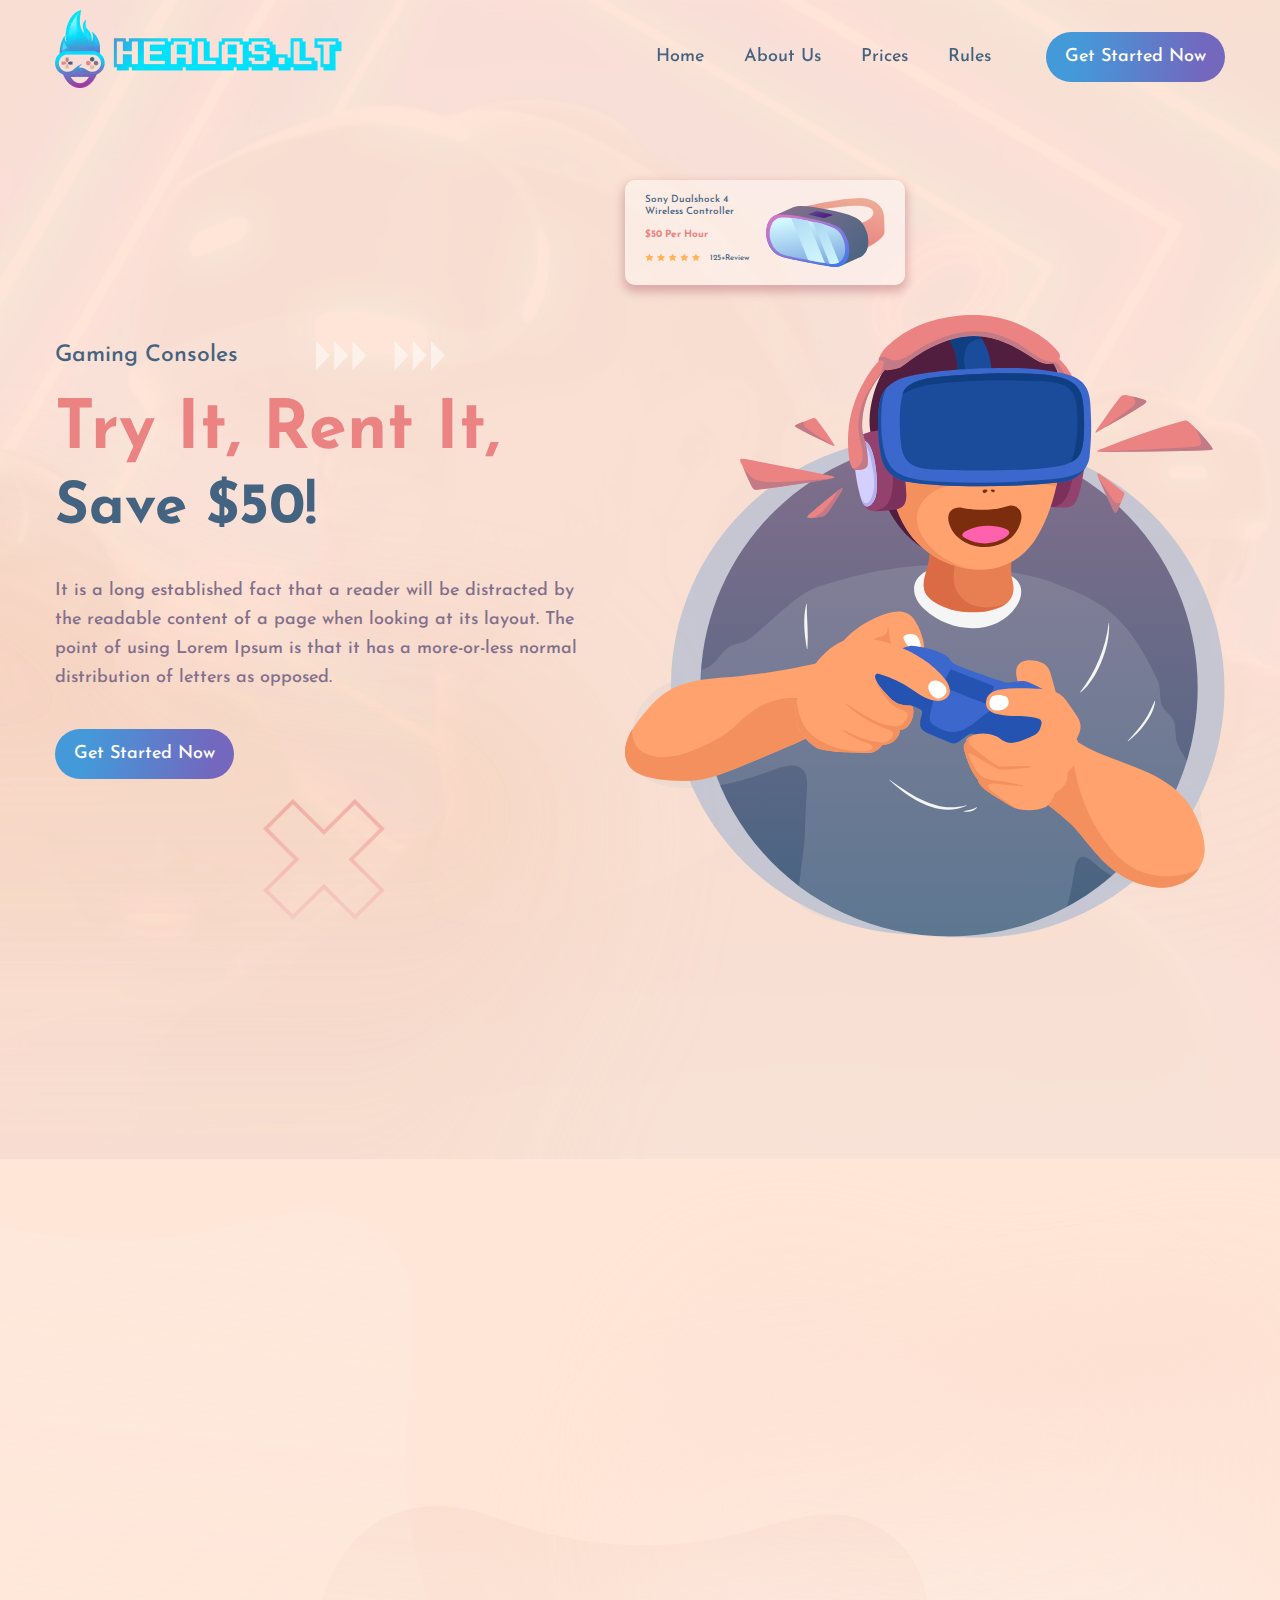
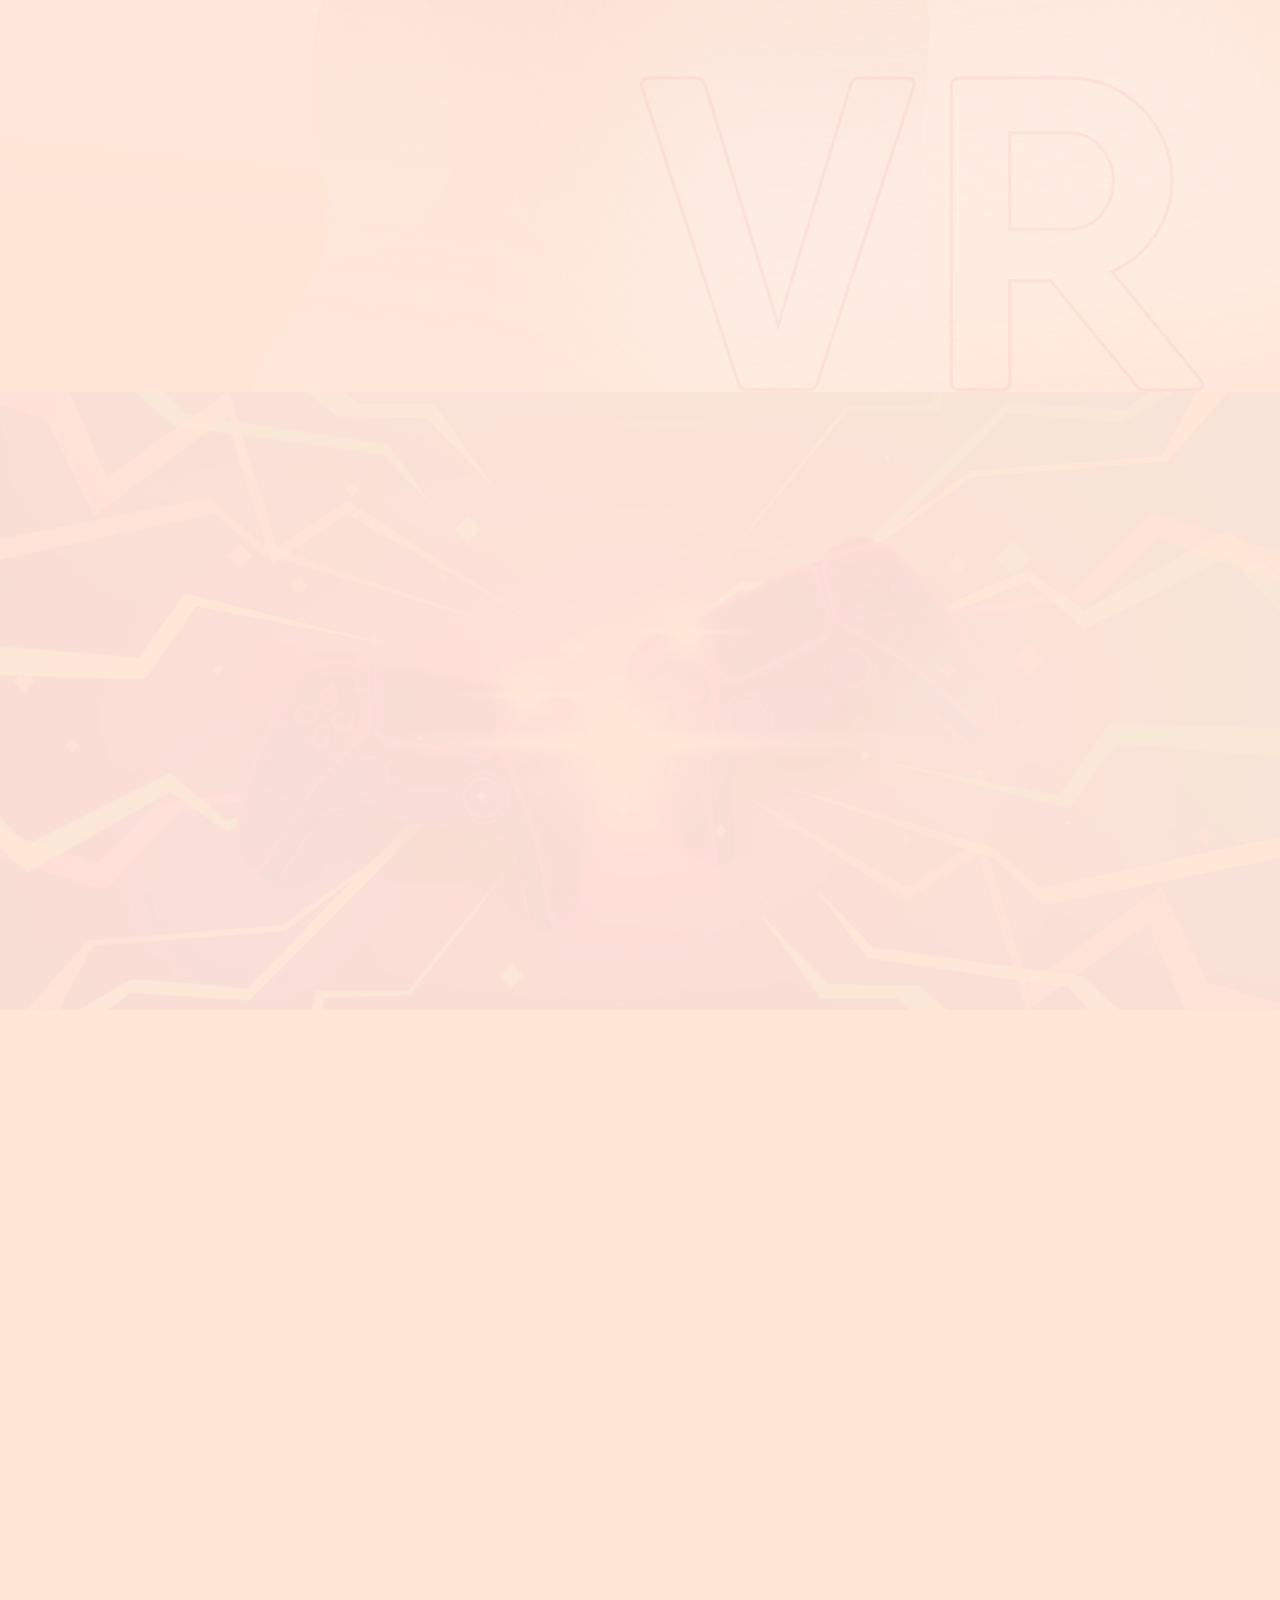
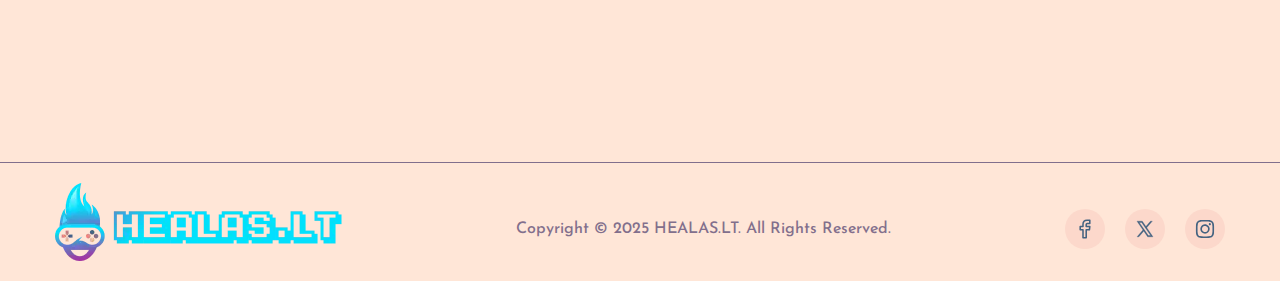
==== commit 3973c8d5: "Update index.html" ====
--- a/index.html
+++ b/index.html
@@ -279,7 +279,7 @@
 					</div>
 				</a>
 				<div class="footer__text">
-					<p>Copyright © 2022 HEALAS.LT. All Rights Reserved.</p>
+					<p>Copyright © 2025 HEALAS.LT. All Rights Reserved.</p>
 				</div>
 				<ul class="footer__list">
 					<li class="footer__item">
@@ -316,4 +316,4 @@
 	<script src="js/app.min.js?_v=20250202122358"></script>
 </body>
 
-</html>+</html>
